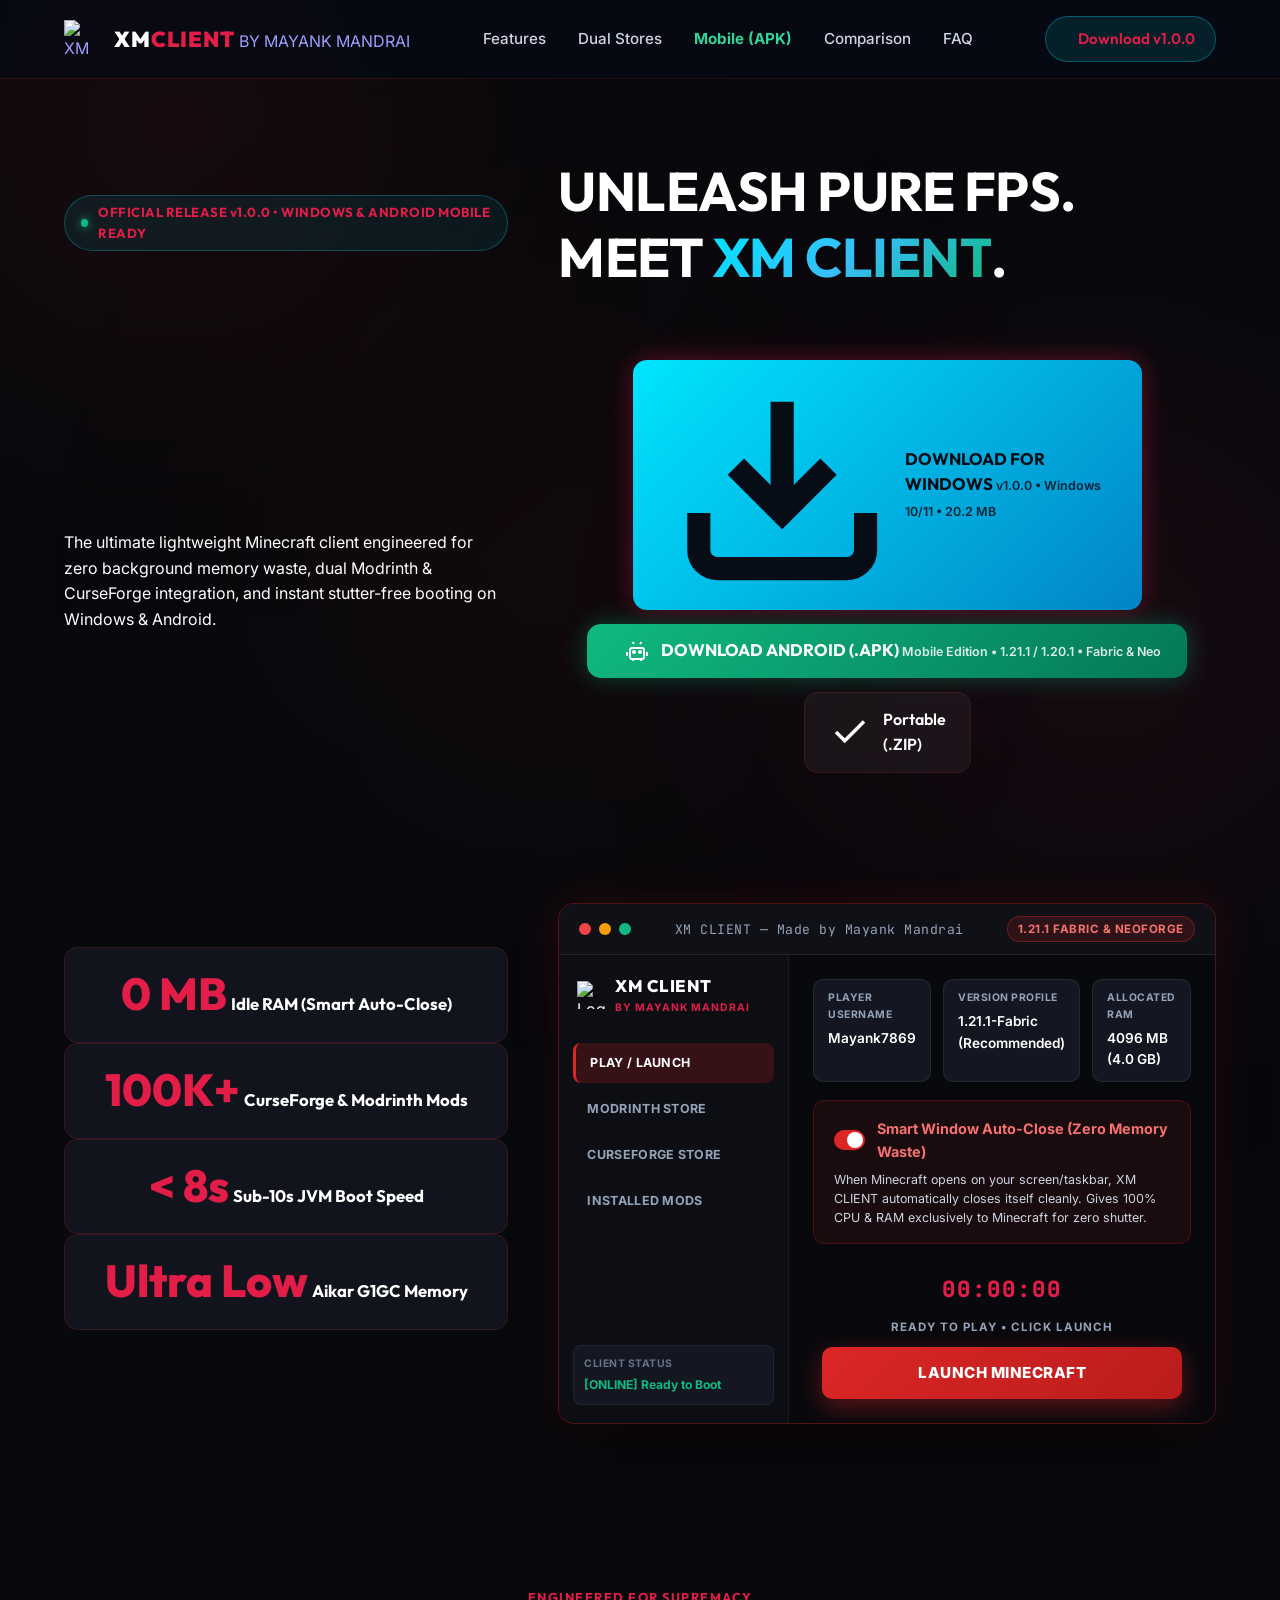
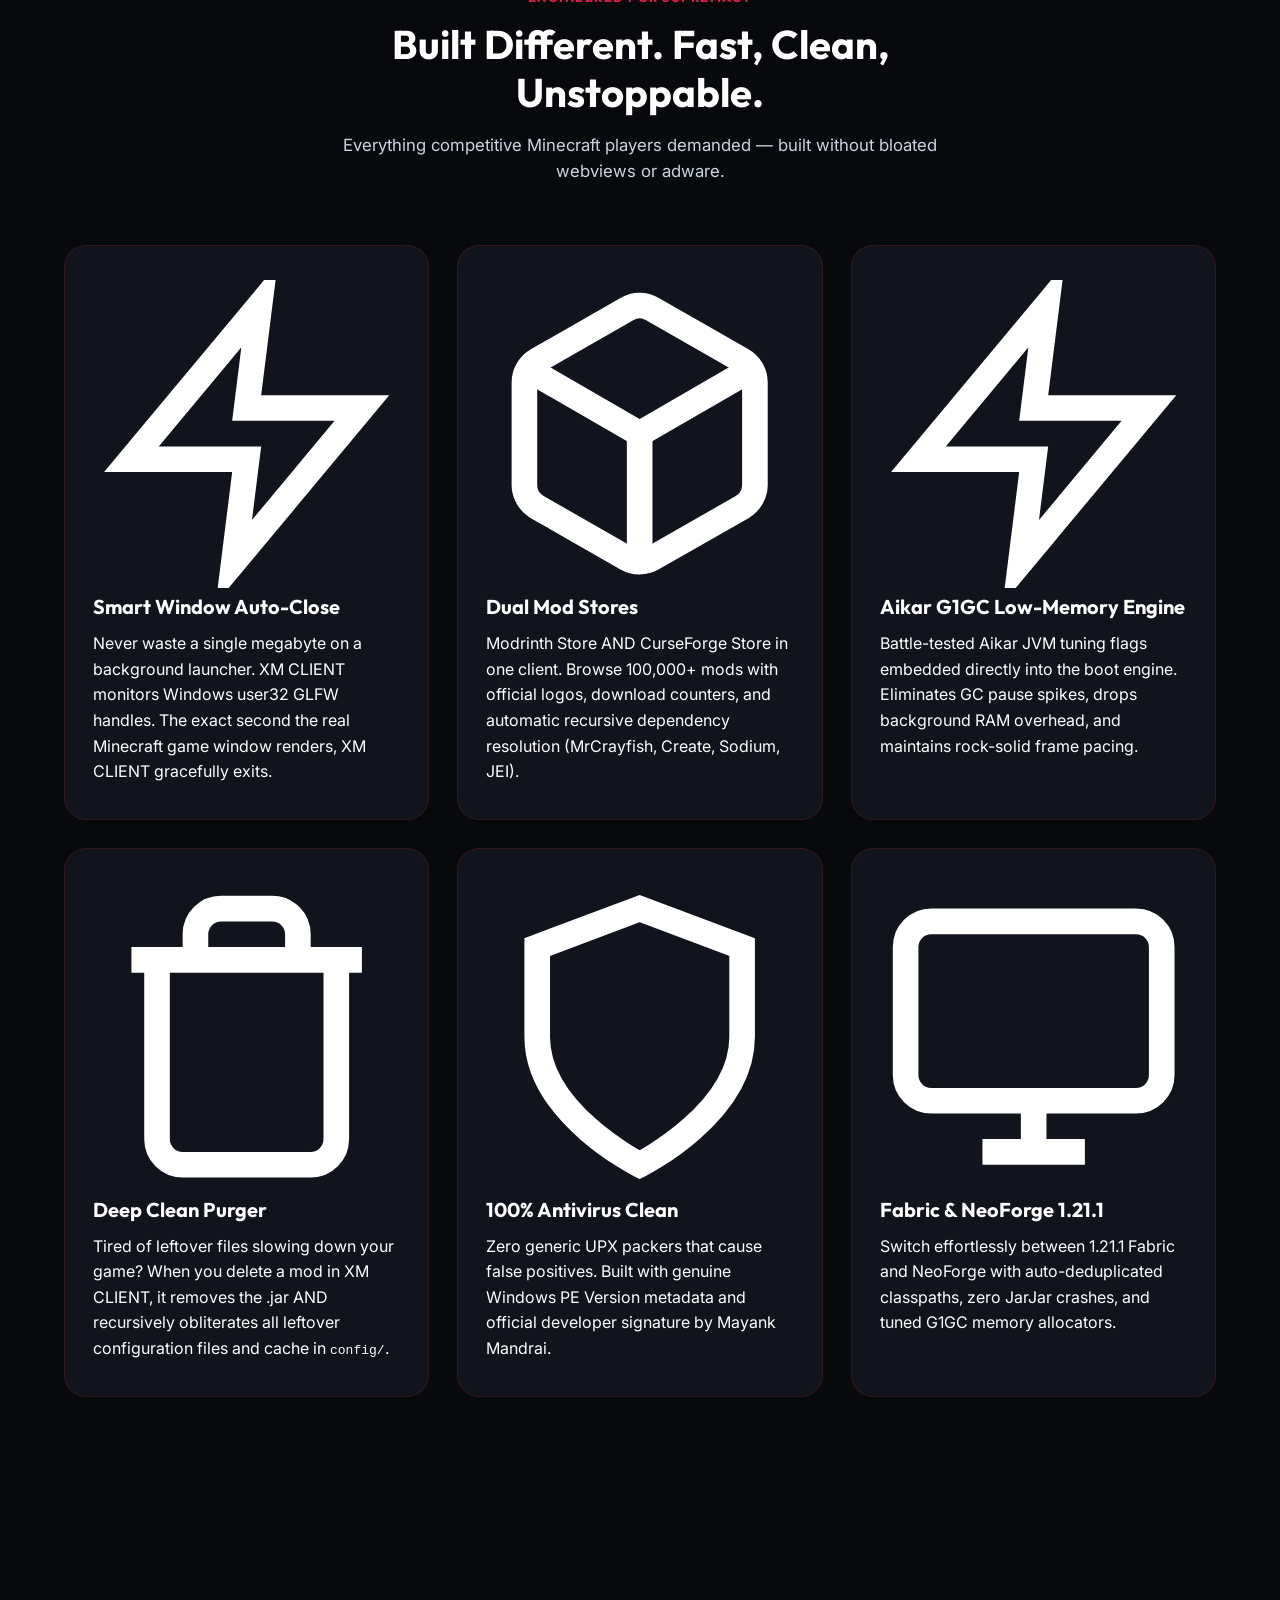
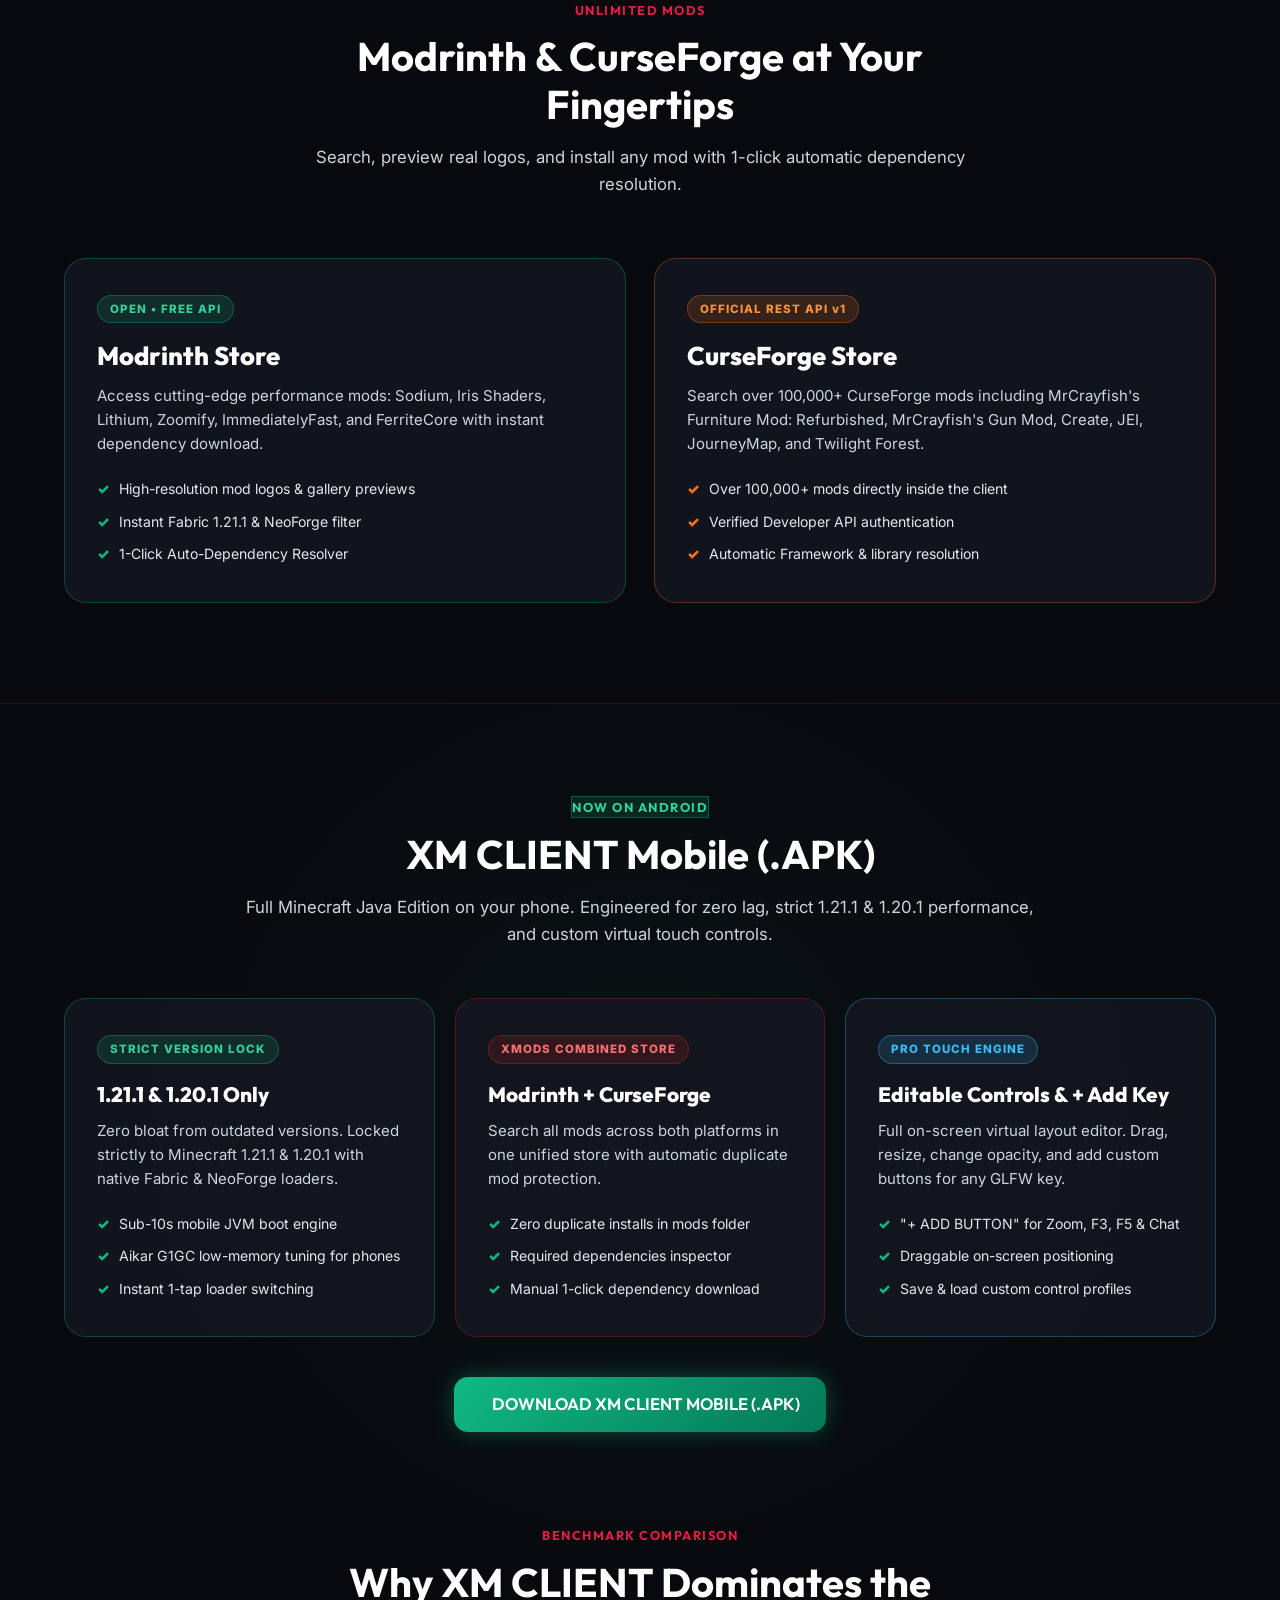
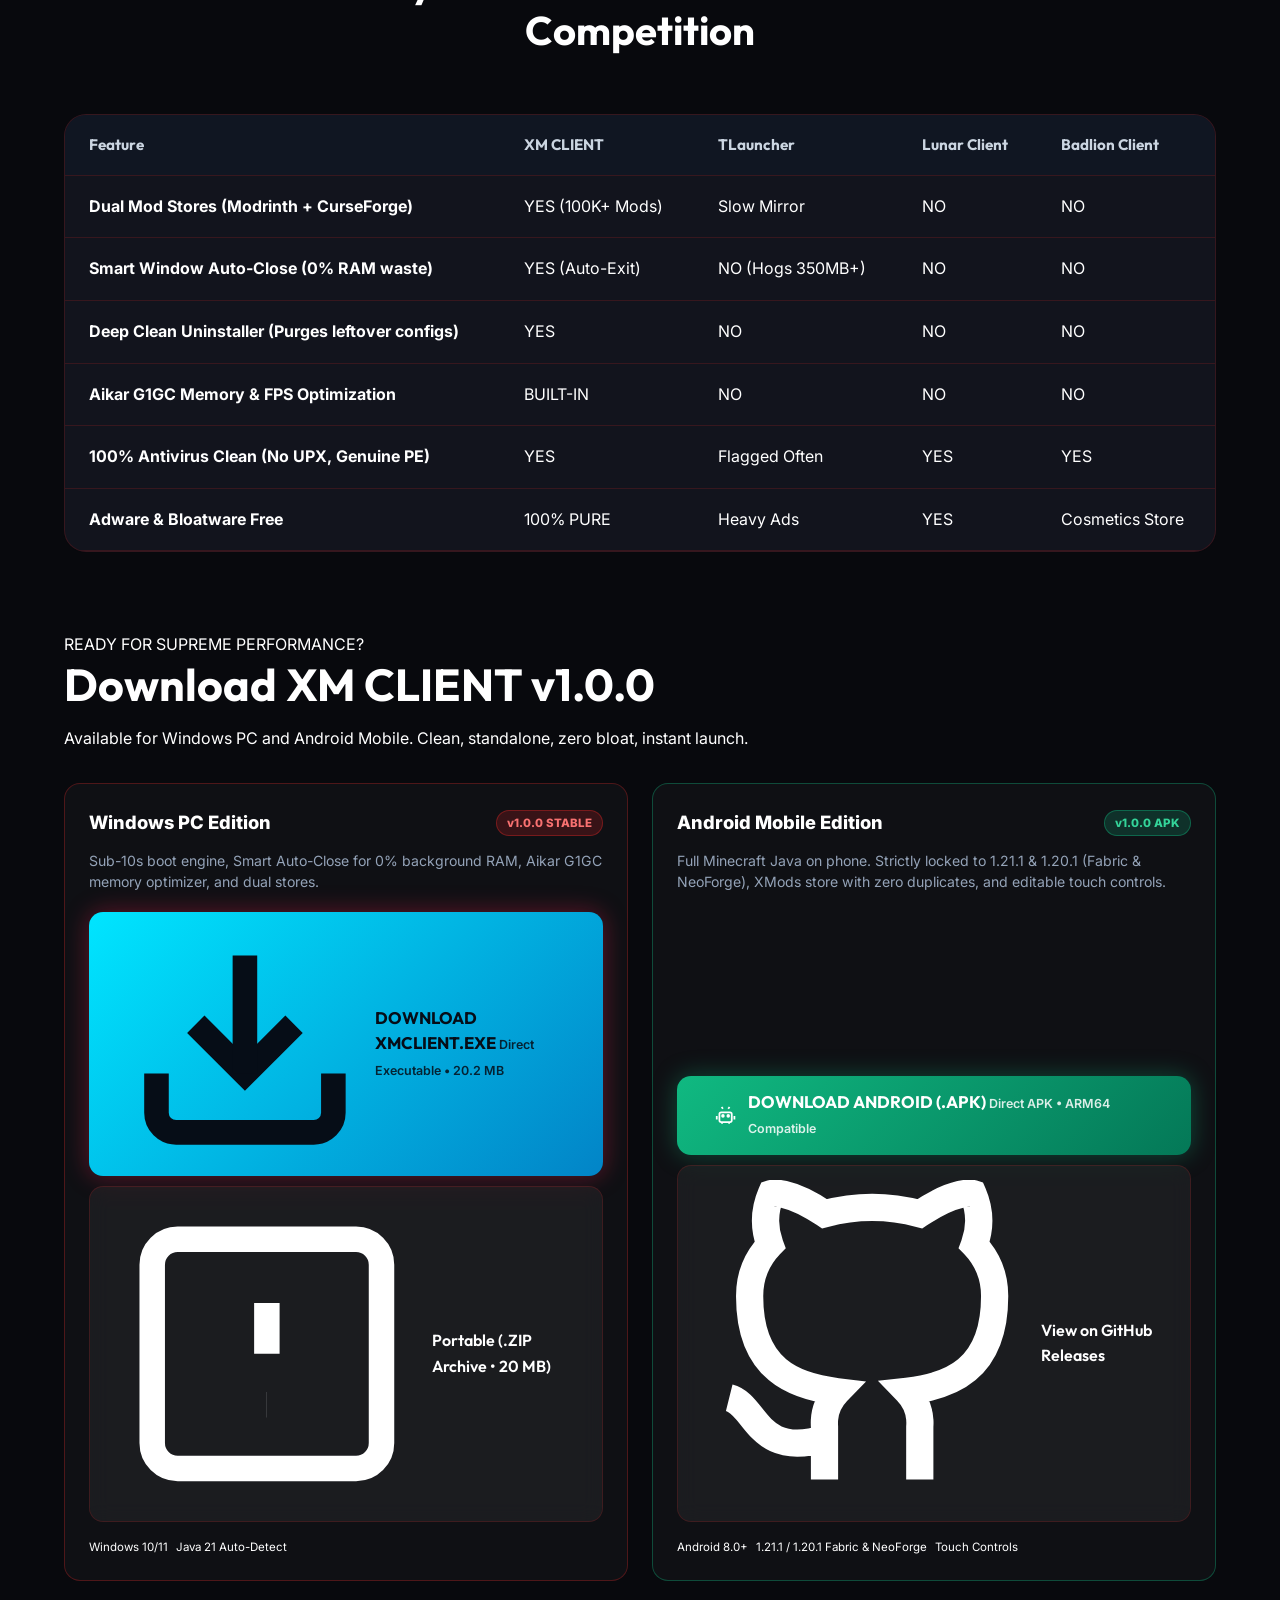
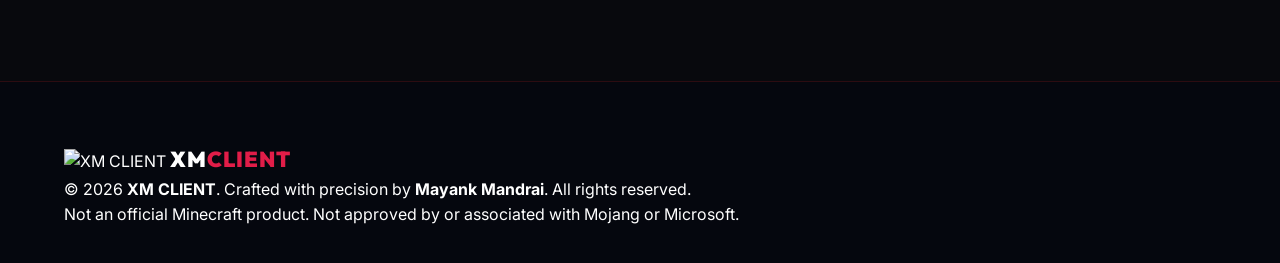
==== index.html @ bd3c2474 "feat(mobile): add XM Client Mobile v1.0.0 (Android APK, XMods store, touch controls) and update webs" ====
<!DOCTYPE html>
<html lang="en">
<head>
  <meta charset="UTF-8">
  <meta name="viewport" content="width=device-width, initial-scale=1.0">
  
  <!-- Primary Meta Tags -->
  <title>XM CLIENT — Ultimate High-Performance Minecraft Client (Windows &amp; Android)</title>
  <meta name="title" content="XM CLIENT — Ultimate High-Performance Minecraft Client (Windows &amp; Android)">
  <meta name="description" content="Download XM CLIENT v1.0.0 for Windows and Android (.APK) by Mayank Mandrai. Ultra-lightweight Minecraft client with Dual Modrinth &amp; CurseForge Stores, Smart Window Auto-Close, Aikar G1GC memory optimization, custom virtual touch controls, and 1.21.1 / 1.20.1 Fabric &amp; NeoForge support.">
  <meta name="keywords" content="xm client, xmclient, download xm client, xm client mobile, xm client apk, minecraft client android, modrinth store, curseforge store, fabric 1.21.1 client, neoforge 1.21.1 client, lightweight minecraft client, mayank mandrai, high fps, low memory usage, zero lag client">
  <meta name="author" content="Mayank Mandrai">
  <meta name="robots" content="index, follow">
  <meta name="theme-color" content="#dc2626">
  
  <!-- Open Graph / Facebook -->
  <meta property="og:type" content="website">
  <meta property="og:url" content="https://xmclient.vercel.app/">
  <meta property="og:title" content="XM CLIENT — Ultimate High-Performance Minecraft Client (Windows &amp; Android)">
  <meta property="og:description" content="Ultra-lightweight Minecraft client for Windows &amp; Android with Dual Modrinth &amp; CurseForge Stores, Virtual Touch Controls, and Aikar G1GC memory engine. Made by Mayank Mandrai.">
  <meta property="og:image" content="assets/logo.png">

  <!-- Twitter -->
  <meta property="twitter:card" content="summary_large_image">
  <meta property="twitter:url" content="https://xmclient.vercel.app/">
  <meta property="twitter:title" content="XM CLIENT — Ultimate High-Performance Minecraft Client (Windows &amp; Android)">
  <meta property="twitter:description" content="Ultra-lightweight Minecraft client with Dual Modrinth &amp; CurseForge Stores, Virtual Touch Controls, and Aikar G1GC memory engine. Made by Mayank Mandrai.">
  <meta property="twitter:image" content="assets/logo.png">

  <!-- Favicons -->
  <link rel="icon" type="image/x-icon" href="favicon.ico">
  <link rel="apple-touch-icon" href="assets/logo.png">

  <!-- Fonts -->
  <link rel="preconnect" href="https://fonts.googleapis.com">
  <link rel="preconnect" href="https://fonts.gstatic.com" crossorigin>
  <link href="https://fonts.googleapis.com/css2?family=Outfit:wght@400;500;600;700;800;900&family=Inter:wght@300;400;500;600;700&family=JetBrains+Mono:wght@400;600;700&display=swap" rel="stylesheet">

  <!-- Stylesheet -->
  <link rel="stylesheet" href="style.css">

  <!-- JSON-LD Structured Data for Google Search -->
  <script type="application/ld+json">
  [
    {
      "@context": "https://schema.org",
      "@type": "SoftwareApplication",
      "name": "XM CLIENT",
      "operatingSystem": "Windows 10, Windows 11 (64-bit)",
      "applicationCategory": "GameApplication",
      "offers": {
        "@type": "Offer",
        "price": "0",
        "priceCurrency": "USD"
      },
      "description": "High-performance Minecraft client engineered by Mayank Mandrai. Built-in Dual Modrinth & CurseForge Stores, sub-10s boot engine, Smart Window Auto-Close for 0% background RAM, and optimized Aikar G1GC memory engine.",
      "author": {
        "@type": "Person",
        "name": "Mayank Mandrai"
      },
      "softwareVersion": "1.0.0",
      "fileSize": "20.2 MB",
      "downloadUrl": "downloads/XMClient.exe"
    },
    {
      "@context": "https://schema.org",
      "@type": "SoftwareApplication",
      "name": "XM CLIENT Mobile",
      "operatingSystem": "Android 8.0+",
      "applicationCategory": "GameApplication",
      "offers": {
        "@type": "Offer",
        "price": "0",
        "priceCurrency": "USD"
      },
      "description": "The Ultimate High-Performance Minecraft Java Client for Android by Mayank Mandrai. Featuring strictly locked 1.21.1 and 1.20.1 Fabric/NeoForge, XMods unified store, duplicate mod protection, and fully customizable on-screen touch controls with Add Button.",
      "author": {
        "@type": "Person",
        "name": "Mayank Mandrai"
      },
      "softwareVersion": "1.0.0",
      "downloadUrl": "downloads/XMClient-Mobile-v1.0.0.apk"
    }
  ]
  </script>
</head>
<body>

  <!-- Ambient Glow Background (Blood Crimson & Ruby) -->
  <div class="ambient-glow glow-1"></div>
  <div class="ambient-glow glow-2"></div>
  <div class="ambient-glow glow-3"></div>

  <!-- Header / Navigation -->
  <header class="navbar" id="navbar">
    <div class="container nav-container">
      <a href="#hero" class="nav-brand">
        <img src="assets/logo.png" alt="XM CLIENT Logo" class="brand-logo" width="38" height="38">
        <div class="brand-info">
          <span class="brand-text">XM<span>CLIENT</span></span>
          <span class="brand-author">BY MAYANK MANDRAI</span>
        </div>
      </a>

      <nav class="nav-menu">
        <a href="#features" class="nav-link">Features</a>
        <a href="#stores" class="nav-link">Dual Stores</a>
        <a href="#mobile" class="nav-link" style="color: #34d399; font-weight: 700;">Mobile (APK)</a>
        <a href="#compare" class="nav-link">Comparison</a>
        <a href="#faq" class="nav-link">FAQ</a>
      </nav>

      <div class="nav-actions">
        <a href="#download" class="btn btn-nav">
          <span class="btn-glow"></span>
          <span>Download v1.0.0</span>
        </a>
      </div>
    </div>
  </header>

  <!-- Hero Section -->
  <section class="hero-section" id="hero">
    <div class="container hero-container">
      
      <!-- Top Badge -->
      <div class="hero-badge-wrap">
        <div class="hero-badge">
          <span class="badge-dot" style="background:#10b981; box-shadow: 0 0 10px #10b981;"></span>
          <span class="badge-text">OFFICIAL RELEASE v1.0.0 &bull; WINDOWS &amp; ANDROID MOBILE READY</span>
        </div>
      </div>

      <!-- Main Headline -->
      <h1 class="hero-title">
        UNLEASH PURE FPS.<br>
        MEET <span class="gradient-text">XM CLIENT</span>.
      </h1>

      <p class="hero-subtitle">
        The ultimate lightweight Minecraft client engineered for zero background memory waste, 
        dual Modrinth &amp; CurseForge integration, and instant stutter-free booting on Windows &amp; Android.
      </p>

      <!-- CTA Buttons -->
      <div class="hero-cta-group" style="flex-wrap: wrap; justify-content: center; gap: 14px;">
        <!-- Windows PC Download -->
        <a href="downloads/XMClient.exe" class="btn btn-primary" download="XMClient.exe">
          <span class="btn-glow"></span>
          <svg class="btn-icon" viewBox="0 0 24 24" fill="none" stroke="currentColor" stroke-width="2.5">
            <path d="M21 15v4a2 2 0 0 1-2 2H5a2 2 0 0 1-2-2v-4"></path>
            <polyline points="7 10 12 15 17 10"></polyline>
            <line x1="12" y1="15" x2="12" y2="3"></line>
          </svg>
          <div class="btn-text-block">
            <span class="btn-main-text">DOWNLOAD FOR WINDOWS</span>
            <span class="btn-sub-text">v1.0.0 &bull; Windows 10/11 &bull; 20.2 MB</span>
          </div>
        </a>

        <!-- Android APK Download -->
        <a href="downloads/XMClient-Mobile-v1.0.0.apk" class="btn btn-android" download="XMClient-Mobile-v1.0.0.apk">
          <span class="btn-glow"></span>
          <svg class="btn-icon" viewBox="0 0 24 24" fill="none" stroke="currentColor" stroke-width="2" style="width:24px; height:24px;">
            <rect x="5" y="9" width="14" height="11" rx="2"></rect>
            <path d="M9 5l-1.5-2M15 5l1.5-2"></path>
            <circle cx="9" cy="13" r="1" fill="currentColor"></circle>
            <circle cx="15" cy="13" r="1" fill="currentColor"></circle>
            <path d="M2 13v4M22 13v4M8 20v2M16 20v2"></path>
          </svg>
          <div class="btn-text-block">
            <span class="btn-main-text">DOWNLOAD ANDROID (.APK)</span>
            <span class="btn-sub-text">Mobile Edition &bull; 1.21.1 / 1.20.1 &bull; Fabric &amp; Neo</span>
          </div>
        </a>

        <!-- Portable ZIP -->
        <a href="downloads/XMClient-v1.0.0-Windows.zip" class="btn btn-secondary" download="XMClient-v1.0.0-Windows.zip">
          <svg class="btn-icon" viewBox="0 0 24 24" fill="none" stroke="currentColor" stroke-width="2">
            <polyline points="20 6 9 17 4 12"></polyline>
          </svg>
          <span>Portable (.ZIP)</span>
        </a>
      </div>

      <!-- Quick Metrics Grid -->
      <div class="hero-metrics">
        <div class="metric-card">
          <span class="metric-value">0 MB</span>
          <span class="metric-label">Idle RAM (Smart Auto-Close)</span>
        </div>
        <div class="metric-divider"></div>
        <div class="metric-card">
          <span class="metric-value">100K+</span>
          <span class="metric-label">CurseForge &amp; Modrinth Mods</span>
        </div>
        <div class="metric-divider"></div>
        <div class="metric-card">
          <span class="metric-value">&lt; 8s</span>
          <span class="metric-label">Sub-10s JVM Boot Speed</span>
        </div>
        <div class="metric-divider"></div>
        <div class="metric-card">
          <span class="metric-value">Ultra Low</span>
          <span class="metric-label">Aikar G1GC Memory</span>
        </div>
      </div>

      <!-- Client UI Mockup Preview -->
      <div class="hero-preview-wrapper">
        <div class="client-preview-card">
          <div class="preview-header">
            <div class="window-controls">
              <span class="dot dot-red"></span>
              <span class="dot dot-yellow"></span>
              <span class="dot dot-green"></span>
            </div>
            <div class="preview-title">XM CLIENT — Made by Mayank Mandrai</div>
            <div class="preview-badge">1.21.1 FABRIC &amp; NEOFORGE</div>
          </div>
          
          <div class="preview-body">
            <!-- Simulated Sidebar -->
            <div class="mock-sidebar">
              <div class="mock-brand">
                <img src="assets/logo.png" width="28" height="28" alt="Logo">
                <div>
                  <div class="mock-brand-title">XM CLIENT</div>
                  <div class="mock-brand-sub">BY MAYANK MANDRAI</div>
                </div>
              </div>
              <div class="mock-nav-item active">PLAY / LAUNCH</div>
              <div class="mock-nav-item">MODRINTH STORE</div>
              <div class="mock-nav-item">CURSEFORGE STORE</div>
              <div class="mock-nav-item">INSTALLED MODS</div>
              <div class="mock-status-box">
                <div class="mock-status-title">CLIENT STATUS</div>
                <div class="mock-status-val">[ONLINE] Ready to Boot</div>
              </div>
            </div>

            <!-- Simulated Main Dashboard -->
            <div class="mock-content">
              <div class="mock-profile-bar">
                <div class="mock-input-box">
                  <span class="mock-label">PLAYER USERNAME</span>
                  <div class="mock-val">Mayank7869</div>
                </div>
                <div class="mock-input-box">
                  <span class="mock-label">VERSION PROFILE</span>
                  <div class="mock-val">1.21.1-Fabric (Recommended)</div>
                </div>
                <div class="mock-input-box">
                  <span class="mock-label">ALLOCATED RAM</span>
                  <div class="mock-val">4096 MB (4.0 GB)</div>
                </div>
              </div>

              <div class="mock-smart-card">
                <div class="mock-smart-header">
                  <span class="mock-switch on"></span>
                  <strong>Smart Window Auto-Close (Zero Memory Waste)</strong>
                </div>
                <p>When Minecraft opens on your screen/taskbar, XM CLIENT automatically closes itself cleanly. Gives 100% CPU &amp; RAM exclusively to Minecraft for zero shutter.</p>
              </div>

              <div class="mock-launch-area">
                <div class="mock-timer">00:00:00</div>
                <div class="mock-status-text">READY TO PLAY &bull; CLICK LAUNCH</div>
                <div class="mock-launch-btn">LAUNCH MINECRAFT</div>
              </div>
            </div>
          </div>
        </div>
      </div>

    </div>
  </section>

  <!-- Core Features Section -->
  <section class="features-section" id="features">
    <div class="container">
      <div class="section-header">
        <span class="section-tag">ENGINEERED FOR SUPREMACY</span>
        <h2 class="section-title">Built Different. Fast, Clean, Unstoppable.</h2>
        <p class="section-desc">Everything competitive Minecraft players demanded — built without bloated webviews or adware.</p>
      </div>

      <div class="features-grid">
        
        <!-- Feature 1 -->
        <div class="feature-card">
          <div class="feature-icon-box">
            <svg viewBox="0 0 24 24" fill="none" stroke="currentColor" stroke-width="2">
              <polygon points="13 2 3 14 12 14 11 22 21 10 12 10 13 2"></polygon>
            </svg>
          </div>
          <h3 class="feature-title">Smart Window Auto-Close</h3>
          <p class="feature-desc">
            Never waste a single megabyte on a background launcher. XM CLIENT monitors Windows user32 GLFW handles. The exact second the real Minecraft game window renders, XM CLIENT gracefully exits.
          </p>
        </div>

        <!-- Feature 2 -->
        <div class="feature-card">
          <div class="feature-icon-box">
            <svg viewBox="0 0 24 24" fill="none" stroke="currentColor" stroke-width="2">
              <path d="M21 16V8a2 2 0 0 0-1-1.73l-7-4a2 2 0 0 0-2 0l-7 4A2 2 0 0 0 3 8v8a2 2 0 0 0 1 1.73l7 4a2 2 0 0 0 2 0l7-4A2 2 0 0 0 21 16z"></path>
              <polyline points="3.27 6.96 12 12.01 20.73 6.96"></polyline>
              <line x1="12" y1="22.08" x2="12" y2="12"></line>
            </svg>
          </div>
          <h3 class="feature-title">Dual Mod Stores</h3>
          <p class="feature-desc">
            Modrinth Store AND CurseForge Store in one client. Browse 100,000+ mods with official logos, download counters, and automatic recursive dependency resolution (MrCrayfish, Create, Sodium, JEI).
          </p>
        </div>

        <!-- Feature 3 -->
        <div class="feature-card">
          <div class="feature-icon-box">
            <svg viewBox="0 0 24 24" fill="none" stroke="currentColor" stroke-width="2">
              <path d="M13 2L3 14h9l-1 8 10-12h-9l1-8z"></path>
            </svg>
          </div>
          <h3 class="feature-title">Aikar G1GC Low-Memory Engine</h3>
          <p class="feature-desc">
            Battle-tested Aikar JVM tuning flags embedded directly into the boot engine. Eliminates GC pause spikes, drops background RAM overhead, and maintains rock-solid frame pacing.
          </p>
        </div>

        <!-- Feature 4 -->
        <div class="feature-card">
          <div class="feature-icon-box">
            <svg viewBox="0 0 24 24" fill="none" stroke="currentColor" stroke-width="2">
              <polyline points="3 6 5 6 21 6"></polyline>
              <path d="M19 6v14a2 2 0 0 1-2 2H7a2 2 0 0 1-2-2V6m3 0V4a2 2 0 0 1 2-2h4a2 2 0 0 1 2 2v2"></path>
            </svg>
          </div>
          <h3 class="feature-title">Deep Clean Purger</h3>
          <p class="feature-desc">
            Tired of leftover files slowing down your game? When you delete a mod in XM CLIENT, it removes the .jar AND recursively obliterates all leftover configuration files and cache in <code>config/</code>.
          </p>
        </div>

        <!-- Feature 5 -->
        <div class="feature-card">
          <div class="feature-icon-box">
            <svg viewBox="0 0 24 24" fill="none" stroke="currentColor" stroke-width="2">
              <path d="M12 22s8-4 8-10V5l-8-3-8 3v7c0 6 8 10 8 10z"></path>
            </svg>
          </div>
          <h3 class="feature-title">100% Antivirus Clean</h3>
          <p class="feature-desc">
            Zero generic UPX packers that cause false positives. Built with genuine Windows PE Version metadata and official developer signature by Mayank Mandrai.
          </p>
        </div>

        <!-- Feature 6 -->
        <div class="feature-card">
          <div class="feature-icon-box">
            <svg viewBox="0 0 24 24" fill="none" stroke="currentColor" stroke-width="2">
              <rect x="2" y="3" width="20" height="14" rx="2" ry="2"></rect>
              <line x1="8" y1="21" x2="16" y2="21"></line>
              <line x1="12" y1="17" x2="12" y2="21"></line>
            </svg>
          </div>
          <h3 class="feature-title">Fabric &amp; NeoForge 1.21.1</h3>
          <p class="feature-desc">
            Switch effortlessly between 1.21.1 Fabric and NeoForge with auto-deduplicated classpaths, zero JarJar crashes, and tuned G1GC memory allocators.
          </p>
        </div>

      </div>
    </div>
  </section>

  <!-- Dual Stores Section -->
  <section class="stores-section" id="stores">
    <div class="container">
      <div class="section-header">
        <span class="section-tag">UNLIMITED MODS</span>
        <h2 class="section-title">Modrinth &amp; CurseForge at Your Fingertips</h2>
        <p class="section-desc">Search, preview real logos, and install any mod with 1-click automatic dependency resolution.</p>
      </div>

      <div class="stores-dual-grid">
        <!-- Store 1: Modrinth -->
        <div class="store-box store-modrinth">
          <div class="store-badge green-badge">OPEN &bull; FREE API</div>
          <h3 class="store-title">Modrinth Store</h3>
          <p class="store-desc">Access cutting-edge performance mods: Sodium, Iris Shaders, Lithium, Zoomify, ImmediatelyFast, and FerriteCore with instant dependency download.</p>
          <ul class="store-features">
            <li>High-resolution mod logos &amp; gallery previews</li>
            <li>Instant Fabric 1.21.1 &amp; NeoForge filter</li>
            <li>1-Click Auto-Dependency Resolver</li>
          </ul>
        </div>

        <!-- Store 2: CurseForge -->
        <div class="store-box store-curseforge">
          <div class="store-badge orange-badge">OFFICIAL REST API v1</div>
          <h3 class="store-title">CurseForge Store</h3>
          <p class="store-desc">Search over 100,000+ CurseForge mods including MrCrayfish's Furniture Mod: Refurbished, MrCrayfish's Gun Mod, Create, JEI, JourneyMap, and Twilight Forest.</p>
          <ul class="store-features">
            <li>Over 100,000+ mods directly inside the client</li>
            <li>Verified Developer API authentication</li>
            <li>Automatic Framework &amp; library resolution</li>
          </ul>
        </div>
      </div>
    </div>
  </section>

  <!-- Mobile Edition Showcase Section -->
  <section class="mobile-section" id="mobile" style="padding: 90px 0; border-top: 1px solid var(--border-subtle); background: radial-gradient(circle at 50% 50%, rgba(16, 185, 129, 0.05) 0%, transparent 70%);">
    <div class="container">
      <div class="section-header" style="text-align: center; max-width: 800px; margin: 0 auto 50px;">
        <span class="section-tag" style="background: rgba(16, 185, 129, 0.15); color: #34d399; border: 1px solid rgba(16, 185, 129, 0.35);">NOW ON ANDROID</span>
        <h2 class="section-title">XM CLIENT Mobile (.APK)</h2>
        <p class="section-desc">Full Minecraft Java Edition on your phone. Engineered for zero lag, strict 1.21.1 &amp; 1.20.1 performance, and custom virtual touch controls.</p>
      </div>

      <div class="stores-dual-grid" style="grid-template-columns: repeat(3, 1fr); gap: 20px;">
        
        <!-- Mobile Feature 1 -->
        <div class="store-box" style="border-color: rgba(16, 185, 129, 0.3);">
          <div class="store-badge green-badge">STRICT VERSION LOCK</div>
          <h3 class="store-title" style="font-size: 1.3rem;">1.21.1 &amp; 1.20.1 Only</h3>
          <p class="store-desc">Zero bloat from outdated versions. Locked strictly to Minecraft 1.21.1 &amp; 1.20.1 with native Fabric &amp; NeoForge loaders.</p>
          <ul class="store-features">
            <li>Sub-10s mobile JVM boot engine</li>
            <li>Aikar G1GC low-memory tuning for phones</li>
            <li>Instant 1-tap loader switching</li>
          </ul>
        </div>

        <!-- Mobile Feature 2 -->
        <div class="store-box" style="border-color: rgba(220, 38, 38, 0.3);">
          <div class="store-badge" style="background: rgba(220, 38, 38, 0.15); color: #f87171; border: 1px solid rgba(220, 38, 38, 0.35);">XMODS COMBINED STORE</div>
          <h3 class="store-title" style="font-size: 1.3rem;">Modrinth + CurseForge</h3>
          <p class="store-desc">Search all mods across both platforms in one unified store with automatic duplicate mod protection.</p>
          <ul class="store-features">
            <li>Zero duplicate installs in mods folder</li>
            <li>Required dependencies inspector</li>
            <li>Manual 1-click dependency download</li>
          </ul>
        </div>

        <!-- Mobile Feature 3 -->
        <div class="store-box" style="border-color: rgba(56, 189, 248, 0.3);">
          <div class="store-badge" style="background: rgba(56, 189, 248, 0.15); color: #38bdf8; border: 1px solid rgba(56, 189, 248, 0.35);">PRO TOUCH ENGINE</div>
          <h3 class="store-title" style="font-size: 1.3rem;">Editable Controls &amp; + Add Key</h3>
          <p class="store-desc">Full on-screen virtual layout editor. Drag, resize, change opacity, and add custom buttons for any GLFW key.</p>
          <ul class="store-features">
            <li>"+ ADD BUTTON" for Zoom, F3, F5 &amp; Chat</li>
            <li>Draggable on-screen positioning</li>
            <li>Save &amp; load custom control profiles</li>
          </ul>
        </div>

      </div>

      <div style="text-align: center; margin-top: 40px;">
        <a href="downloads/XMClient-Mobile-v1.0.0.apk" class="btn btn-android" download="XMClient-Mobile-v1.0.0.apk" style="font-size: 1.05rem;">
          <span class="btn-glow"></span>
          <span>DOWNLOAD XM CLIENT MOBILE (.APK)</span>
        </a>
      </div>

    </div>
  </section>

  <!-- Comparison Section -->
  <section class="comparison-section" id="compare">
    <div class="container">
      <div class="section-header">
        <span class="section-tag">BENCHMARK COMPARISON</span>
        <h2 class="section-title">Why XM CLIENT Dominates the Competition</h2>
      </div>

      <div class="table-container">
        <table class="compare-table">
          <thead>
            <tr>
              <th>Feature</th>
              <th class="highlight-col">XM CLIENT</th>
              <th>TLauncher</th>
              <th>Lunar Client</th>
              <th>Badlion Client</th>
            </tr>
          </thead>
          <tbody>
            <tr>
              <td><strong>Dual Mod Stores (Modrinth + CurseForge)</strong></td>
              <td class="highlight-col check">YES (100K+ Mods)</td>
              <td class="cross">Slow Mirror</td>
              <td class="cross">NO</td>
              <td class="cross">NO</td>
            </tr>
            <tr>
              <td><strong>Smart Window Auto-Close (0% RAM waste)</strong></td>
              <td class="highlight-col check">YES (Auto-Exit)</td>
              <td class="cross">NO (Hogs 350MB+)</td>
              <td class="cross">NO</td>
              <td class="cross">NO</td>
            </tr>
            <tr>
              <td><strong>Deep Clean Uninstaller (Purges leftover configs)</strong></td>
              <td class="highlight-col check">YES</td>
              <td class="cross">NO</td>
              <td class="cross">NO</td>
              <td class="cross">NO</td>
            </tr>
            <tr>
              <td><strong>Aikar G1GC Memory &amp; FPS Optimization</strong></td>
              <td class="highlight-col check">BUILT-IN</td>
              <td class="cross">NO</td>
              <td class="cross">NO</td>
              <td class="cross">NO</td>
            </tr>
            <tr>
              <td><strong>100% Antivirus Clean (No UPX, Genuine PE)</strong></td>
              <td class="highlight-col check">YES</td>
              <td class="cross">Flagged Often</td>
              <td class="check">YES</td>
              <td class="check">YES</td>
            </tr>
            <tr>
              <td><strong>Adware &amp; Bloatware Free</strong></td>
              <td class="highlight-col check">100% PURE</td>
              <td class="cross">Heavy Ads</td>
              <td class="check">YES</td>
              <td class="cross">Cosmetics Store</td>
            </tr>
          </tbody>
        </table>
      </div>
    </div>
  </section>

  <!-- Download Section -->
  <section class="download-section" id="download">
    <div class="container download-container">
      <div class="download-card">
        <span class="download-tag">READY FOR SUPREME PERFORMANCE?</span>
        <h2 class="download-title">Download XM CLIENT v1.0.0</h2>
        <p class="download-desc">Available for Windows PC and Android Mobile. Clean, standalone, zero bloat, instant launch.</p>
        
        <!-- Platform Download Cards Grid -->
        <div style="display: grid; grid-template-columns: repeat(auto-fit, minmax(320px, 1fr)); gap: 24px; margin-top: 32px; text-align: left;">
          
          <!-- Windows Card -->
          <div style="background: rgba(255,255,255,0.03); border: 1px solid rgba(220,38,38,0.3); border-radius: 16px; padding: 24px; display: flex; flex-direction: column;">
            <div style="display: flex; align-items: center; justify-content: space-between; margin-bottom: 12px;">
              <span style="font-size: 1.15rem; font-weight: 800; color: #fff;">Windows PC Edition</span>
              <span style="background: rgba(220,38,38,0.2); color: #f87171; border: 1px solid rgba(220,38,38,0.4); font-size: 0.72rem; font-weight: 800; padding: 3px 10px; border-radius: 9999px;">v1.0.0 STABLE</span>
            </div>
            <p style="font-size: 0.88rem; color: #94a3b8; margin-bottom: 20px; line-height: 1.5;">
              Sub-10s boot engine, Smart Auto-Close for 0% background RAM, Aikar G1GC memory optimizer, and dual stores.
            </p>

            <div style="display: flex; flex-direction: column; gap: 10px; margin-top: auto;">
              <a href="downloads/XMClient.exe" class="btn btn-primary" download="XMClient.exe" style="width: 100%;">
                <span class="btn-glow"></span>
                <svg class="btn-icon" viewBox="0 0 24 24" fill="none" stroke="currentColor" stroke-width="2.5">
                  <path d="M21 15v4a2 2 0 0 1-2 2H5a2 2 0 0 1-2-2v-4"></path>
                  <polyline points="7 10 12 15 17 10"></polyline>
                  <line x1="12" y1="15" x2="12" y2="3"></line>
                </svg>
                <div class="btn-text-block">
                  <span class="btn-main-text">DOWNLOAD XMCLIENT.EXE</span>
                  <span class="btn-sub-text">Direct Executable &bull; 20.2 MB</span>
                </div>
              </a>

              <a href="downloads/XMClient-v1.0.0-Windows.zip" class="btn btn-secondary" download="XMClient-v1.0.0-Windows.zip" style="width: 100%;">
                <svg class="btn-icon" viewBox="0 0 24 24" fill="none" stroke="currentColor" stroke-width="2">
                  <rect x="3" y="3" width="18" height="18" rx="2" ry="2"></rect>
                  <line x1="12" y1="8" x2="12" y2="12"></line>
                  <line x1="12" y1="16" x2="12.01" y2="16"></line>
                </svg>
                <span>Portable (.ZIP Archive &bull; 20 MB)</span>
              </a>
            </div>

            <div style="display: flex; gap: 8px; flex-wrap: wrap; margin-top: 16px;">
              <span class="spec-pill" style="font-size: 0.72rem;">Windows 10/11</span>
              <span class="spec-pill" style="font-size: 0.72rem;">Java 21 Auto-Detect</span>
            </div>
          </div>

          <!-- Android Mobile Card -->
          <div style="background: rgba(255,255,255,0.03); border: 1px solid rgba(16,185,129,0.35); border-radius: 16px; padding: 24px; display: flex; flex-direction: column;">
            <div style="display: flex; align-items: center; justify-content: space-between; margin-bottom: 12px;">
              <span style="font-size: 1.15rem; font-weight: 800; color: #fff;">Android Mobile Edition</span>
              <span style="background: rgba(16,185,129,0.2); color: #34d399; border: 1px solid rgba(16,185,129,0.4); font-size: 0.72rem; font-weight: 800; padding: 3px 10px; border-radius: 9999px;">v1.0.0 APK</span>
            </div>
            <p style="font-size: 0.88rem; color: #94a3b8; margin-bottom: 20px; line-height: 1.5;">
              Full Minecraft Java on phone. Strictly locked to 1.21.1 &amp; 1.20.1 (Fabric &amp; NeoForge), XMods store with zero duplicates, and editable touch controls.
            </p>

            <div style="display: flex; flex-direction: column; gap: 10px; margin-top: auto;">
              <a href="downloads/XMClient-Mobile-v1.0.0.apk" class="btn btn-android" download="XMClient-Mobile-v1.0.0.apk" style="width: 100%;">
                <span class="btn-glow"></span>
                <svg class="btn-icon" viewBox="0 0 24 24" fill="none" stroke="currentColor" stroke-width="2" style="width:22px; height:22px;">
                  <rect x="5" y="9" width="14" height="11" rx="2"></rect>
                  <path d="M9 5l-1.5-2M15 5l1.5-2"></path>
                  <circle cx="9" cy="13" r="1" fill="currentColor"></circle>
                  <circle cx="15" cy="13" r="1" fill="currentColor"></circle>
                  <path d="M2 13v4M22 13v4M8 20v2M16 20v2"></path>
                </svg>
                <div class="btn-text-block">
                  <span class="btn-main-text">DOWNLOAD ANDROID (.APK)</span>
                  <span class="btn-sub-text">Direct APK &bull; ARM64 Compatible</span>
                </div>
              </a>

              <a href="https://github.com/MAYANK10339/xm_client/releases/tag/v1.0.0-mobile" target="_blank" rel="noopener" class="btn btn-secondary" style="width: 100%;">
                <svg class="btn-icon" viewBox="0 0 24 24" fill="none" stroke="currentColor" stroke-width="2">
                  <path d="M9 19c-5 1.5-5-2.5-7-3m14 6v-3.87a3.37 3.37 0 0 0-.94-2.61c3.14-.35 6.44-1.54 6.44-7A5.44 5.44 0 0 0 20 4.77 5.07 5.07 0 0 0 19.91 1S18.73.65 16 2.48a13.38 13.38 0 0 0-7 0C6.27.65 5.09 1 5.09 1A5.07 5.07 0 0 0 5 4.77a5.44 5.44 0 0 0-1.5 3.78c0 5.42 3.3 6.61 6.44 7A3.37 3.37 0 0 0 9 18.13V22"></path>
                </svg>
                <span>View on GitHub Releases</span>
              </a>
            </div>

            <div style="display: flex; gap: 8px; flex-wrap: wrap; margin-top: 16px;">
              <span class="spec-pill" style="font-size: 0.72rem;">Android 8.0+</span>
              <span class="spec-pill" style="font-size: 0.72rem;">1.21.1 / 1.20.1 Fabric &amp; NeoForge</span>
              <span class="spec-pill" style="font-size: 0.72rem;">Touch Controls</span>
            </div>
          </div>

        </div>

      </div>
    </div>
  </section>

  <!-- Footer -->
  <footer class="footer">
    <div class="container footer-container">
      <div class="footer-brand">
        <img src="assets/logo.png" width="32" height="32" alt="XM CLIENT">
        <span class="brand-text">XM<span>CLIENT</span></span>
      </div>
      <div class="footer-copy">
        &copy; 2026 <strong>XM CLIENT</strong>. Crafted with precision by <strong>Mayank Mandrai</strong>. All rights reserved.
      </div>
      <div class="footer-note">
        Not an official Minecraft product. Not approved by or associated with Mojang or Microsoft.
      </div>
    </div>
  </footer>

  <script src="script.js"></script>
</body>
</html>
---- style.css ----
/* ==========================================================================
   XerLauncher Official Website Stylesheet
   Modern Cyberpunk & Dark Obsidian Glass Design System
   Created by Mayank Mandrai
   ========================================================================== */

:root {
  /* Color Palette — Blood Crimson & Deep Obsidian Black */
  --bg-primary: #08090d;
  --bg-secondary: #0f1117;
  --bg-card: rgba(20, 23, 33, 0.85);
  --bg-card-hover: rgba(28, 33, 47, 0.95);
  
  --accent-purple: #dc2626;
  --accent-purple-hover: #b91c1c;
  --accent-purple-glow: rgba(220, 38, 38, 0.4);

  --accent-cyan: #e11d48;
  --accent-cyan-hover: #be123c;
  --accent-cyan-glow: rgba(225, 29, 72, 0.4);

  --accent-blue: #f43f5e;
  --accent-blue-glow: rgba(244, 63, 94, 0.3);
  
  --accent-emerald: #10b981;
  --accent-emerald-glow: rgba(16, 185, 129, 0.3);
  
  --border-subtle: rgba(220, 38, 38, 0.18);
  --border-glow: rgba(225, 29, 72, 0.45);
  
  --text-primary: #ffffff;
  --text-secondary: #cbd5e1;
  --text-muted: #94a3b8;
  
  --font-heading: 'Outfit', sans-serif;
  --font-body: 'Inter', sans-serif;
  --font-mono: 'JetBrains Mono', monospace;
  
  --radius-sm: 8px;
  --radius-md: 14px;
  --radius-lg: 22px;
  --radius-full: 9999px;
  
  --transition-fast: 0.2s cubic-bezier(0.4, 0, 0.2, 1);
  --transition-smooth: 0.35s cubic-bezier(0.16, 1, 0.3, 1);
}

/* Reset & Base Setup */
*, *::before, *::after {
  box-sizing: border-box;
  margin: 0;
  padding: 0;
}

html {
  scroll-behavior: smooth;
  color-scheme: dark;
}

body {
  font-family: var(--font-body);
  background-color: var(--bg-primary);
  color: var(--text-primary);
  line-height: 1.6;
  overflow-x: hidden;
  position: relative;
  -webkit-font-smoothing: antialiased;
}

/* Ambient Background Glow Orbs */
.ambient-glow {
  position: fixed;
  border-radius: 50%;
  pointer-events: none;
  filter: blur(140px);
  z-index: 0;
}

.glow-1 {
  width: 550px;
  height: 550px;
  background: radial-gradient(circle, rgba(220, 38, 38, 0.22) 0%, transparent 70%);
  top: -150px;
  left: -100px;
}

.glow-2 {
  width: 650px;
  height: 650px;
  background: radial-gradient(circle, rgba(225, 29, 72, 0.16) 0%, transparent 70%);
  top: 35%;
  right: -150px;
}

.glow-3 {
  width: 600px;
  height: 600px;
  background: radial-gradient(circle, rgba(185, 28, 28, 0.14) 0%, transparent 70%);
  bottom: 5%;
  left: 20%;
}

/* Container */
.container {
  width: 100%;
  max-width: 1200px;
  margin: 0 auto;
  padding: 0 24px;
  position: relative;
  z-index: 1;
}

/* Typography Helpers */
h1, h2, h3, h4 {
  font-family: var(--font-heading);
  font-weight: 700;
  line-height: 1.2;
}

.gradient-text {
  background: linear-gradient(135deg, #00e5ff 0%, #38bdf8 50%, #10b981 100%);
  -webkit-background-clip: text;
  -webkit-text-fill-color: transparent;
}

/* Buttons */
.btn {
  display: inline-flex;
  align-items: center;
  justify-content: center;
  gap: 12px;
  font-family: var(--font-heading);
  font-weight: 600;
  text-decoration: none;
  border-radius: var(--radius-md);
  transition: all var(--transition-smooth);
  cursor: pointer;
  border: none;
  position: relative;
}

.btn-primary {
  background: linear-gradient(135deg, #00e5ff, #0284c7);
  color: #060d17;
  padding: 14px 26px;
  box-shadow: 0 0 24px var(--accent-cyan-glow);
}

.btn-primary:hover {
  transform: translateY(-2px);
  box-shadow: 0 8px 30px rgba(0, 229, 255, 0.5);
  background: linear-gradient(135deg, #38bdf8, #00e5ff);
}

.btn-android {
  background: linear-gradient(135deg, #10b981, #047857);
  color: #ffffff;
  padding: 14px 26px;
  box-shadow: 0 0 24px rgba(16, 185, 129, 0.35);
}

.btn-android:hover {
  transform: translateY(-2px);
  box-shadow: 0 8px 30px rgba(16, 185, 129, 0.55);
  background: linear-gradient(135deg, #34d399, #10b981);
}

.btn-secondary {
  background: rgba(255, 255, 255, 0.05);
  color: var(--text-primary);
  padding: 14px 24px;
  border: 1px solid var(--border-subtle);
  backdrop-filter: blur(10px);
}

.btn-secondary:hover {
  background: rgba(255, 255, 255, 0.1);
  border-color: rgba(255, 255, 255, 0.25);
  transform: translateY(-2px);
}

.btn-nav {
  background: rgba(0, 229, 255, 0.1);
  color: var(--accent-cyan);
  padding: 10px 20px;
  font-size: 0.95rem;
  border: 1px solid rgba(0, 229, 255, 0.3);
  border-radius: var(--radius-full);
}

.btn-nav:hover {
  background: var(--accent-cyan);
  color: #060d17;
  box-shadow: 0 0 20px var(--accent-cyan-glow);
}

.btn-full {
  width: 100%;
}

.btn-text-group {
  display: flex;
  flex-direction: column;
  text-align: left;
}

.btn-main-text {
  font-size: 1.05rem;
  font-weight: 700;
  line-height: 1.2;
}

.btn-sub-text {
  font-size: 0.78rem;
  font-family: var(--font-body);
  opacity: 0.85;
}

/* Header & Navbar */
.navbar {
  position: sticky;
  top: 0;
  width: 100%;
  background: rgba(7, 10, 19, 0.82);
  backdrop-filter: blur(16px);
  border-bottom: 1px solid var(--border-subtle);
  z-index: 100;
  padding: 16px 0;
}

.nav-container {
  display: flex;
  align-items: center;
  justify-content: space-between;
}

.nav-brand {
  display: flex;
  align-items: center;
  gap: 12px;
  text-decoration: none;
}

.brand-text {
  font-family: var(--font-heading);
  font-weight: 900;
  font-size: 1.35rem;
  letter-spacing: 1px;
  color: var(--text-primary);
}

.brand-text span {
  color: var(--accent-cyan);
}

.nav-menu {
  display: flex;
  align-items: center;
  gap: 32px;
}

.nav-link {
  color: var(--text-secondary);
  text-decoration: none;
  font-size: 0.95rem;
  font-weight: 500;
  transition: color var(--transition-fast);
}

.nav-link:hover {
  color: var(--accent-cyan);
}

/* Hero Section */
.hero-section {
  padding: 80px 0 60px;
}

.hero-container {
  display: grid;
  grid-template-columns: 1.15fr 1fr;
  gap: 50px;
  align-items: center;
}

.hero-badge {
  display: inline-flex;
  align-items: center;
  gap: 10px;
  padding: 6px 16px;
  background: rgba(0, 229, 255, 0.08);
  border: 1px solid rgba(0, 229, 255, 0.25);
  border-radius: var(--radius-full);
  margin-bottom: 24px;
}

.badge-dot {
  width: 8px;
  height: 8px;
  background-color: var(--accent-cyan);
  border-radius: 50%;
  box-shadow: 0 0 10px var(--accent-cyan);
}

.badge-text {
  font-family: var(--font-heading);
  font-size: 0.82rem;
  font-weight: 700;
  letter-spacing: 0.5px;
  color: var(--accent-cyan);
}

.hero-title {
  font-size: 3.4rem;
  letter-spacing: -0.5px;
  margin-bottom: 20px;
}

.hero-desc {
  font-size: 1.15rem;
  color: var(--text-secondary);
  margin-bottom: 34px;
  max-width: 560px;
}

.hero-cta-group {
  display: flex;
  gap: 16px;
  margin-bottom: 30px;
  flex-wrap: wrap;
}

.hero-trust-bar {
  display: flex;
  gap: 24px;
  flex-wrap: wrap;
}

.trust-item {
  display: flex;
  align-items: center;
  gap: 8px;
  font-size: 0.88rem;
  color: var(--text-muted);
}

.trust-icon {
  color: var(--accent-emerald);
  font-weight: bold;
}

/* Hero Interactive Mockup */
.hero-visual {
  position: relative;
}

.window-mockup {
  background: #111726;
  border: 1px solid rgba(255, 255, 255, 0.12);
  border-radius: var(--radius-lg);
  box-shadow: 0 25px 50px -12px rgba(0, 0, 0, 0.7), 0 0 30px rgba(0, 229, 255, 0.15);
  overflow: hidden;
  backdrop-filter: blur(20px);
}

.mockup-header {
  display: flex;
  align-items: center;
  justify-content: space-between;
  padding: 14px 20px;
  background: rgba(11, 15, 23, 0.85);
  border-bottom: 1px solid var(--border-subtle);
}

.window-dots {
  display: flex;
  gap: 7px;
}

.dot {
  width: 11px;
  height: 11px;
  border-radius: 50%;
}

.dot-red { background: #ef4444; }
.dot-yellow { background: #f59e0b; }
.dot-green { background: #10b981; }

.mockup-title {
  font-size: 0.85rem;
  font-weight: 600;
  color: var(--text-secondary);
}

.mockup-badge {
  font-size: 0.72rem;
  font-weight: 700;
  background: rgba(0, 229, 255, 0.15);
  color: var(--accent-cyan);
  padding: 3px 10px;
  border-radius: 12px;
  border: 1px solid rgba(0, 229, 255, 0.3);
}

.mockup-body {
  padding: 22px;
  display: grid;
  grid-template-columns: 1.4fr 1fr;
  gap: 16px;
}

.mockup-sidebar {
  display: flex;
  flex-direction: column;
  gap: 14px;
}

.mockup-field label {
  display: block;
  font-size: 0.72rem;
  font-weight: 700;
  letter-spacing: 0.5px;
  color: var(--text-muted);
  margin-bottom: 6px;
}

.mockup-input, .mockup-select {
  background: #141c2e;
  border: 1px solid #2b3954;
  border-radius: var(--radius-sm);
  padding: 9px 14px;
  font-size: 0.88rem;
  color: var(--text-primary);
  display: flex;
  align-items: center;
  justify-content: space-between;
}

.ram-header {
  display: flex;
  justify-content: space-between;
}

.ram-val {
  font-size: 0.75rem;
  font-weight: 700;
  color: var(--accent-cyan);
}

.mockup-slider {
  height: 8px;
  background: #1e293b;
  border-radius: var(--radius-full);
  position: relative;
  margin-top: 6px;
}

.slider-fill {
  width: 45%;
  height: 100%;
  background: linear-gradient(90deg, #0284c7, #00e5ff);
  border-radius: var(--radius-full);
}

.slider-thumb {
  position: absolute;
  top: 50%;
  left: 45%;
  transform: translate(-50%, -50%);
  width: 14px;
  height: 14px;
  background: #00e5ff;
  border-radius: 50%;
  box-shadow: 0 0 10px #00e5ff;
}

.mockup-actions {
  margin-top: 10px;
}

.mockup-switch {
  display: flex;
  align-items: center;
  gap: 8px;
  font-size: 0.78rem;
  color: var(--text-muted);
  margin-bottom: 12px;
}

.switch-toggle {
  width: 28px;
  height: 16px;
  background: #00e5ff;
  border-radius: 10px;
  position: relative;
}

.switch-toggle::after {
  content: '';
  position: absolute;
  top: 2px;
  right: 2px;
  width: 12px;
  height: 12px;
  background: #09101d;
  border-radius: 50%;
}

.mockup-launch-btn {
  width: 100%;
  padding: 12px;
  background: #00e5ff;
  color: #09101d;
  font-family: var(--font-heading);
  font-weight: 700;
  font-size: 0.95rem;
  border-radius: var(--radius-sm);
  border: none;
  box-shadow: 0 0 15px rgba(0, 229, 255, 0.4);
}

.mockup-sidepanel {
  display: flex;
  flex-direction: column;
  gap: 10px;
}

.side-card {
  background: #0d131f;
  border: 1px solid #1e293b;
  border-radius: var(--radius-sm);
  padding: 12px;
}

.side-card-title {
  font-size: 0.7rem;
  font-weight: 700;
  color: var(--text-muted);
  margin-bottom: 4px;
}

.side-card-value {
  font-size: 0.82rem;
  font-weight: 600;
}

.text-green { color: var(--accent-emerald); }
.text-yellow { color: #f59e0b; }
.text-red { color: #ef4444; }

.side-btn {
  background: #162235;
  color: #38bdf8;
  font-size: 0.78rem;
  font-weight: 600;
  padding: 8px 10px;
  border-radius: 6px;
  border: 1px solid #2b4366;
  margin-top: 6px;
  text-align: center;
}

.mockup-footer {
  background: #090e18;
  padding: 10px 20px;
  display: flex;
  align-items: center;
  gap: 10px;
  border-top: 1px solid var(--border-subtle);
}

.status-pulse {
  width: 8px;
  height: 8px;
  background: var(--accent-emerald);
  border-radius: 50%;
  box-shadow: 0 0 8px var(--accent-emerald);
}

.status-text {
  font-size: 0.78rem;
  color: var(--text-secondary);
}

/* Metrics Section */
.metrics-section {
  padding: 50px 0;
  border-top: 1px solid var(--border-subtle);
  border-bottom: 1px solid var(--border-subtle);
  background: rgba(12, 18, 32, 0.5);
}

.metrics-grid {
  display: grid;
  grid-template-columns: repeat(4, 1fr);
  gap: 24px;
}

.metric-card {
  padding: 24px;
  border-radius: var(--radius-md);
  background: var(--bg-card);
  border: 1px solid var(--border-subtle);
  text-align: center;
  transition: transform var(--transition-fast);
}

.metric-card:hover {
  transform: translateY(-4px);
  border-color: var(--border-glow);
}

.metric-value {
  font-family: var(--font-heading);
  font-size: 2.8rem;
  font-weight: 800;
  color: var(--accent-cyan);
  line-height: 1;
  margin-bottom: 8px;
}

.metric-label {
  font-family: var(--font-heading);
  font-weight: 700;
  font-size: 1.05rem;
  margin-bottom: 6px;
}

.metric-desc {
  font-size: 0.85rem;
  color: var(--text-secondary);
}

/* Features Grid */
.features-section {
  padding: 100px 0;
}

.section-header {
  text-align: center;
  max-width: 650px;
  margin: 0 auto 60px;
}

.section-tag {
  font-family: var(--font-heading);
  font-size: 0.8rem;
  font-weight: 700;
  letter-spacing: 1.5px;
  color: var(--accent-cyan);
  display: inline-block;
  margin-bottom: 12px;
}

.section-title {
  font-size: 2.5rem;
  margin-bottom: 16px;
}

.section-desc {
  font-size: 1.05rem;
  color: var(--text-secondary);
}

.features-grid {
  display: grid;
  grid-template-columns: repeat(3, 1fr);
  gap: 28px;
}

.feature-card {
  background: var(--bg-card);
  border: 1px solid var(--border-subtle);
  border-radius: var(--radius-lg);
  padding: 34px 28px;
  transition: all var(--transition-smooth);
}

.feature-card:hover {
  background: var(--bg-card-hover);
  border-color: var(--border-glow);
  transform: translateY(-6px);
  box-shadow: 0 15px 35px -10px rgba(0, 229, 255, 0.15);
}

.feature-icon {
  width: 52px;
  height: 52px;
  border-radius: var(--radius-md);
  display: flex;
  align-items: center;
  justify-content: center;
  font-size: 1.6rem;
  margin-bottom: 22px;
}

.icon-cyan { background: rgba(0, 229, 255, 0.12); border: 1px solid rgba(0, 229, 255, 0.3); }
.icon-emerald { background: rgba(16, 185, 129, 0.12); border: 1px solid rgba(16, 185, 129, 0.3); }
.icon-blue { background: rgba(56, 189, 248, 0.12); border: 1px solid rgba(56, 189, 248, 0.3); }
.icon-purple { background: rgba(168, 85, 247, 0.12); border: 1px solid rgba(168, 85, 247, 0.3); }
.icon-amber { background: rgba(245, 158, 11, 0.12); border: 1px solid rgba(245, 158, 11, 0.3); }
.icon-pink { background: rgba(236, 72, 153, 0.12); border: 1px solid rgba(236, 72, 153, 0.3); }

.feature-title {
  font-size: 1.25rem;
  margin-bottom: 12px;
}

.feature-text {
  font-size: 0.92rem;
  color: var(--text-secondary);
  line-height: 1.65;
}

/* Comparison Table */
.compare-section {
  padding: 80px 0 100px;
  background: rgba(12, 18, 32, 0.35);
}

.table-container {
  overflow-x: auto;
  border-radius: var(--radius-lg);
  border: 1px solid var(--border-subtle);
  background: var(--bg-card);
  backdrop-filter: blur(14px);
}

.compare-table {
  width: 100%;
  border-collapse: collapse;
  text-align: left;
}

.compare-table th, .compare-table td {
  padding: 18px 24px;
  border-bottom: 1px solid var(--border-subtle);
}

.compare-table th {
  font-family: var(--font-heading);
  font-size: 0.95rem;
  font-weight: 700;
  color: var(--text-secondary);
  background: rgba(17, 23, 38, 0.7);
}

.col-highlight {
  background: rgba(0, 229, 255, 0.05);
  border-left: 1px solid rgba(0, 229, 255, 0.2);
  border-right: 1px solid rgba(0, 229, 255, 0.2);
}

/* Download Section */
.download-section {
  padding: 80px 0 100px;
}

.download-card-wrapper {
  background: linear-gradient(135deg, rgba(17, 24, 39, 0.9), rgba(12, 18, 32, 0.95));
  border: 1px solid var(--border-glow);
  border-radius: var(--radius-lg);
  padding: 60px 50px;
  box-shadow: 0 0 50px rgba(0, 229, 255, 0.1);
  text-align: center;
}

.download-title {
  font-size: 2.8rem;
  margin-bottom: 14px;
}

.download-subtitle {
  color: var(--text-secondary);
  font-size: 1.1rem;
  margin-bottom: 45px;
}

.download-grid {
  display: grid;
  grid-template-columns: 1fr 1fr;
  gap: 30px;
  max-width: 850px;
  margin: 0 auto 40px;
}

.dl-box {
  background: rgba(14, 20, 35, 0.85);
  border: 1px solid var(--border-subtle);
  border-radius: var(--radius-md);
  padding: 34px 28px;
  text-align: left;
  display: flex;
  flex-direction: column;
  justify-content: space-between;
  position: relative;
  transition: transform var(--transition-fast);
}

.dl-box:hover {
  transform: translateY(-4px);
}

.dl-box.featured {
  border-color: var(--accent-cyan);
  box-shadow: 0 0 30px rgba(0, 229, 255, 0.15);
}

.dl-badge {
  position: absolute;
  top: -12px;
  right: 24px;
  background: var(--accent-cyan);
  color: #060d17;
  font-family: var(--font-heading);
  font-size: 0.72rem;
  font-weight: 800;
  padding: 3px 12px;
  border-radius: var(--radius-full);
}

.dl-title {
  font-family: var(--font-heading);
  font-size: 1.35rem;
  font-weight: 700;
  margin-bottom: 8px;
}

.dl-desc {
  font-size: 0.9rem;
  color: var(--text-secondary);
  margin-bottom: 20px;
  flex-grow: 1;
}

.dl-meta {
  display: flex;
  gap: 10px;
  font-size: 0.8rem;
  color: var(--text-muted);
  margin-bottom: 20px;
}

.dl-meta strong {
  color: var(--text-primary);
}

.release-notes-box {
  max-width: 850px;
  margin: 0 auto;
  background: rgba(11, 16, 28, 0.6);
  border: 1px solid var(--border-subtle);
  border-radius: var(--radius-sm);
  padding: 20px 24px;
  text-align: left;
}

.rn-title {
  font-family: var(--font-heading);
  font-weight: 700;
  font-size: 0.92rem;
  color: var(--accent-cyan);
  margin-bottom: 8px;
}

.rn-list {
  list-style: none;
  font-size: 0.85rem;
  color: var(--text-secondary);
  display: flex;
  flex-direction: column;
  gap: 4px;
}

/* Specs Section */
.specs-section {
  padding: 80px 0;
  border-top: 1px solid var(--border-subtle);
}

.specs-grid {
  display: grid;
  grid-template-columns: 1fr 1fr;
  gap: 30px;
  max-width: 900px;
  margin: 0 auto;
}

.spec-card {
  background: var(--bg-card);
  border: 1px solid var(--border-subtle);
  border-radius: var(--radius-lg);
  padding: 36px 32px;
  position: relative;
}

.spec-card.recommended {
  border-color: rgba(16, 185, 129, 0.4);
}

.rec-badge {
  position: absolute;
  top: -12px;
  right: 24px;
  background: var(--accent-emerald);
  color: #060d17;
  font-family: var(--font-heading);
  font-size: 0.72rem;
  font-weight: 800;
  padding: 3px 12px;
  border-radius: var(--radius-full);
}

.spec-type {
  font-size: 1.35rem;
  margin-bottom: 20px;
}

.spec-list {
  list-style: none;
  display: flex;
  flex-direction: column;
  gap: 12px;
}

.spec-list li {
  font-size: 0.92rem;
  color: var(--text-secondary);
  border-bottom: 1px solid rgba(255, 255, 255, 0.04);
  padding-bottom: 8px;
}

.spec-list strong {
  color: var(--text-primary);
  display: inline-block;
  min-width: 70px;
}

/* FAQ Accordion */
.faq-section {
  padding: 80px 0 110px;
}

.faq-accordion {
  max-width: 820px;
  margin: 0 auto;
  display: flex;
  flex-direction: column;
  gap: 14px;
}

.faq-item {
  background: var(--bg-card);
  border: 1px solid var(--border-subtle);
  border-radius: var(--radius-md);
  overflow: hidden;
  transition: border-color var(--transition-fast);
}

.faq-item.active {
  border-color: var(--border-glow);
}

.faq-question {
  width: 100%;
  padding: 22px 26px;
  background: transparent;
  border: none;
  color: var(--text-primary);
  font-family: var(--font-heading);
  font-size: 1.1rem;
  font-weight: 600;
  text-align: left;
  display: flex;
  justify-content: space-between;
  align-items: center;
  cursor: pointer;
}

.faq-icon {
  font-size: 1.4rem;
  color: var(--accent-cyan);
  transition: transform var(--transition-fast);
}

.faq-item.active .faq-icon {
  transform: rotate(45deg);
}

.faq-answer {
  max-height: 0;
  overflow: hidden;
  transition: max-height 0.3s ease-out;
  padding: 0 26px;
}

.faq-item.active .faq-answer {
  max-height: 250px;
  padding-bottom: 22px;
}

.faq-answer p {
  font-size: 0.94rem;
  color: var(--text-secondary);
  line-height: 1.6;
}

/* Footer */
.footer {
  border-top: 1px solid var(--border-subtle);
  background: #05070e;
  padding: 60px 0 35px;
}

.footer-top {
  display: flex;
  justify-content: space-between;
  align-items: flex-start;
  margin-bottom: 50px;
  flex-wrap: wrap;
  gap: 40px;
}

.brand-group {
  display: flex;
  align-items: center;
  gap: 10px;
  margin-bottom: 12px;
}

.footer-desc {
  max-width: 380px;
  color: var(--text-muted);
  font-size: 0.9rem;
}

.footer-links-group {
  display: flex;
  gap: 60px;
}

.footer-col-title {
  font-family: var(--font-heading);
  font-size: 0.9rem;
  font-weight: 700;
  color: var(--text-primary);
  margin-bottom: 14px;
}

.footer-col a {
  display: block;
  color: var(--text-muted);
  text-decoration: none;
  font-size: 0.88rem;
  margin-bottom: 8px;
  transition: color var(--transition-fast);
}

.footer-col a:hover {
  color: var(--accent-cyan);
}

.footer-bottom {
  border-top: 1px solid rgba(255, 255, 255, 0.05);
  padding-top: 25px;
  display: flex;
  justify-content: space-between;
  align-items: center;
  flex-wrap: wrap;
  gap: 15px;
  font-size: 0.8rem;
  color: var(--text-muted);
}

/* Responsive Breakpoints */
@media (max-width: 992px) {
  .hero-container {
    grid-template-columns: 1fr;
    text-align: center;
  }
  .hero-desc {
    margin: 0 auto 34px;
  }
  .hero-cta-group, .hero-trust-bar {
    justify-content: center;
  }
  .features-grid {
    grid-template-columns: repeat(2, 1fr);
  }
  .metrics-grid {
    grid-template-columns: repeat(2, 1fr);
  }
}

@media (max-width: 768px) {
  .nav-menu {
    display: none;
  }
  .hero-title {
    font-size: 2.5rem;
  }
  .features-grid, .download-grid, .specs-grid {
    grid-template-columns: 1fr;
  }
  .metrics-grid {
    grid-template-columns: 1fr;
  }
  .download-card-wrapper {
    padding: 40px 20px;
  }
}

/* ==========================================================================
   PURE CSS CUSTOM ICONS (NO SVG, NO EMOJI)
   ========================================================================== */
.css-icon {
  display: inline-flex;
  align-items: center;
  justify-content: center;
  position: relative;
  vertical-align: middle;
}

/* Download Tray + Down Arrow */
.css-icon-download {
  width: 20px;
  height: 20px;
  position: relative;
  display: inline-block;
  vertical-align: middle;
}
.css-icon-download::before {
  content: '';
  position: absolute;
  top: 1px;
  left: 9px;
  width: 2px;
  height: 9px;
  background: currentColor;
}
.css-icon-download::after {
  content: '';
  position: absolute;
  top: 5px;
  left: 6px;
  width: 6px;
  height: 6px;
  border-bottom: 2px solid currentColor;
  border-right: 2px solid currentColor;
  transform: rotate(45deg);
}
.css-icon-download .tray {
  position: absolute;
  bottom: 2px;
  left: 3px;
  width: 14px;
  height: 4px;
  border-bottom: 2px solid currentColor;
  border-left: 2px solid currentColor;
  border-right: 2px solid currentColor;
  border-radius: 1px;
}

/* Archive / Zip Box */
.css-icon-zip {
  width: 20px;
  height: 18px;
  border: 2px solid currentColor;
  border-radius: 3px;
  position: relative;
  display: inline-block;
  vertical-align: middle;
}
.css-icon-zip::before {
  content: '';
  position: absolute;
  top: 0;
  left: 50%;
  width: 2px;
  height: 100%;
  background: repeating-linear-gradient(to bottom, currentColor 0, currentColor 2px, transparent 2px, transparent 4px);
  transform: translateX(-50%);
}

/* Lightning Bolt */
.css-icon-bolt {
  width: 22px;
  height: 26px;
  background: linear-gradient(135deg, #00e5ff 0%, #a855f7 100%);
  clip-path: polygon(55% 0%, 100% 0%, 45% 45%, 90% 45%, 10% 100%, 35% 55%, 5% 55%);
  display: inline-block;
}

/* Shield Icon */
.css-icon-shield {
  width: 22px;
  height: 26px;
  background: linear-gradient(180deg, #10b981 0%, #059669 100%);
  clip-path: polygon(50% 0%, 100% 15%, 100% 65%, 50% 100%, 0% 65%, 0% 15%);
  display: inline-block;
}

/* Microchip / Java Engine */
.css-icon-cpu {
  width: 24px;
  height: 24px;
  border: 2px solid #a855f7;
  border-radius: 4px;
  background: #14112c;
  position: relative;
  display: inline-block;
}
.css-icon-cpu::before {
  content: '';
  position: absolute;
  top: 4px;
  left: 4px;
  right: 4px;
  bottom: 4px;
  background: #a855f7;
  border-radius: 2px;
}

/* Gamepad Controller */
.css-icon-gamepad {
  width: 28px;
  height: 18px;
  border: 2px solid #38bdf8;
  border-radius: 9px;
  position: relative;
  background: #0c1c2e;
  display: inline-block;
}
.css-icon-gamepad::before {
  content: '+';
  position: absolute;
  left: 4px;
  top: -2px;
  font-size: 13px;
  font-weight: bold;
  color: #38bdf8;
  line-height: 1;
}
.css-icon-gamepad::after {
  content: '::';
  position: absolute;
  right: 4px;
  top: 1px;
  font-size: 10px;
  letter-spacing: -2px;
  color: #00e5ff;
}

/* Package / Box */
.css-icon-box {
  width: 22px;
  height: 22px;
  border: 2px solid #f59e0b;
  border-radius: 3px;
  position: relative;
  background: #26190a;
  display: inline-block;
}
.css-icon-box::before {
  content: '';
  position: absolute;
  top: 6px;
  left: 0;
  right: 0;
  height: 2px;
  background: #f59e0b;
}

/* Speedometer / Gauge (Low Spec) */
.css-icon-gauge {
  width: 26px;
  height: 15px;
  border: 2px solid #ec4899;
  border-bottom: none;
  border-radius: 15px 15px 0 0;
  position: relative;
  display: inline-block;
}
.css-icon-gauge::after {
  content: '';
  position: absolute;
  bottom: 0;
  left: 10px;
  width: 2px;
  height: 9px;
  background: #ec4899;
  transform-origin: bottom center;
  transform: rotate(35deg);
}

/* Clean Checkmark */
.css-icon-check {
  display: inline-block;
  width: 6px;
  height: 11px;
  border-bottom: 2px solid #10b981;
  border-right: 2px solid #10b981;
  transform: rotate(45deg);
  margin-right: 8px;
  margin-bottom: 3px;
}

/* Play Arrow */
.css-icon-play {
  display: inline-block;
  width: 0;
  height: 0;
  border-top: 5px solid transparent;
  border-bottom: 5px solid transparent;
  border-left: 8px solid currentColor;
  margin-left: 6px;
}

/* Plus Icon for Accordion */
.css-icon-plus {
  position: relative;
  width: 14px;
  height: 14px;
  display: inline-block;
}
.css-icon-plus::before,
.css-icon-plus::after {
  content: '';
  position: absolute;
  background: currentColor;
  transition: transform 0.25s ease;
}
.css-icon-plus::before {
  top: 6px;
  left: 0;
  width: 14px;
  height: 2px;
}
.css-icon-plus::after {
  top: 0;
  left: 6px;
  width: 2px;
  height: 14px;
}
.faq-item.active .css-icon-plus::after {
  transform: rotate(90deg);
}

/* Store / Shopping Bag Icon */
.css-icon-store {
  width: 22px;
  height: 22px;
  border: 2px solid #a855f7;
  border-radius: 4px;
  position: relative;
  display: inline-block;
  background: #14112c;
  vertical-align: middle;
}
.css-icon-store::before {
  content: '';
  position: absolute;
  top: -6px;
  left: 4px;
  width: 10px;
  height: 6px;
  border: 2px solid #00e5ff;
  border-bottom: none;
  border-radius: 6px 6px 0 0;
}
.css-icon-store::after {
  content: '';
  position: absolute;
  top: 5px;
  left: 7px;
  width: 4px;
  height: 2px;
  background: #00e5ff;
  border-radius: 1px;
}

/* ==========================================================================
   XM CLIENT UI MOCKUP PREVIEW
   ========================================================================== */
.hero-preview-wrapper {
  margin-top: 50px;
  width: 100%;
  max-width: 980px;
  margin-left: auto;
  margin-right: auto;
}

.client-preview-card {
  background: #08090d;
  border: 1px solid rgba(220, 38, 38, 0.35);
  border-radius: 16px;
  overflow: hidden;
  box-shadow: 0 25px 60px -15px rgba(0, 0, 0, 0.8), 0 0 40px rgba(220, 38, 38, 0.15);
}

.preview-header {
  background: #0f1117;
  padding: 12px 20px;
  display: flex;
  align-items: center;
  justify-content: space-between;
  border-bottom: 1px solid rgba(255, 255, 255, 0.08);
}

.window-controls {
  display: flex;
  gap: 8px;
}

.dot {
  width: 12px;
  height: 12px;
  border-radius: 50%;
  display: inline-block;
}
.dot-red { background: #ef4444; }
.dot-yellow { background: #f59e0b; }
.dot-green { background: #10b981; }

.preview-title {
  font-family: var(--font-mono);
  font-size: 0.82rem;
  color: #94a3b8;
  letter-spacing: 0.5px;
}

.preview-badge {
  background: rgba(220, 38, 38, 0.15);
  border: 1px solid rgba(220, 38, 38, 0.4);
  color: #f87171;
  font-size: 0.72rem;
  font-weight: 700;
  padding: 3px 10px;
  border-radius: 9999px;
  letter-spacing: 0.5px;
}

.preview-body {
  display: flex;
  min-height: 420px;
}

.mock-sidebar {
  width: 230px;
  background: #0c0e14;
  border-right: 1px solid rgba(255, 255, 255, 0.06);
  padding: 18px 14px;
  display: flex;
  flex-direction: column;
  gap: 6px;
}

.mock-brand {
  display: flex;
  align-items: center;
  gap: 10px;
  margin-bottom: 20px;
  padding: 0 4px;
}

.mock-brand-title {
  font-family: var(--font-heading);
  font-size: 1.05rem;
  font-weight: 800;
  color: #fff;
  letter-spacing: 0.5px;
}

.mock-brand-sub {
  font-size: 0.65rem;
  font-weight: 700;
  color: #e11d48;
  letter-spacing: 1px;
}

.mock-nav-item {
  padding: 10px 14px;
  border-radius: 8px;
  font-size: 0.78rem;
  font-weight: 700;
  color: #94a3b8;
  cursor: pointer;
  transition: all 0.2s ease;
  letter-spacing: 0.3px;
}

.mock-nav-item.active {
  background: rgba(220, 38, 38, 0.2);
  color: #fff;
  border-left: 3px solid #dc2626;
}

.mock-status-box {
  margin-top: auto;
  background: #141721;
  border: 1px solid rgba(255, 255, 255, 0.06);
  border-radius: 8px;
  padding: 10px;
}

.mock-status-title {
  font-size: 0.65rem;
  font-weight: 700;
  color: #64748b;
  letter-spacing: 0.5px;
}

.mock-status-val {
  font-size: 0.76rem;
  font-weight: 700;
  color: #10b981;
  margin-top: 2px;
}

.mock-content {
  flex: 1;
  padding: 24px;
  background: #08090d;
  display: flex;
  flex-direction: column;
  gap: 18px;
}

.mock-profile-bar {
  display: grid;
  grid-template-columns: repeat(3, 1fr);
  gap: 12px;
}

.mock-input-box {
  background: #141721;
  border: 1px solid rgba(255, 255, 255, 0.08);
  border-radius: 10px;
  padding: 10px 14px;
}

.mock-label {
  display: block;
  font-size: 0.65rem;
  font-weight: 700;
  color: #94a3b8;
  letter-spacing: 0.5px;
  margin-bottom: 4px;
}

.mock-val {
  font-size: 0.85rem;
  font-weight: 600;
  color: #fff;
}

.mock-smart-card {
  background: rgba(220, 38, 38, 0.08);
  border: 1px solid rgba(220, 38, 38, 0.25);
  border-radius: 12px;
  padding: 16px 20px;
}

.mock-smart-header {
  display: flex;
  align-items: center;
  gap: 12px;
  margin-bottom: 8px;
  color: #f87171;
  font-size: 0.9rem;
}

.mock-switch {
  width: 36px;
  height: 20px;
  background: #dc2626;
  border-radius: 10px;
  position: relative;
  display: inline-block;
}
.mock-switch::after {
  content: '';
  position: absolute;
  top: 2px;
  right: 2px;
  width: 16px;
  height: 16px;
  background: #fff;
  border-radius: 50%;
}

.mock-smart-card p {
  font-size: 0.78rem;
  color: #cbd5e1;
  line-height: 1.5;
}

.mock-launch-area {
  margin-top: auto;
  display: flex;
  flex-direction: column;
  align-items: center;
  gap: 10px;
  padding-top: 10px;
}

.mock-timer {
  font-family: var(--font-mono);
  font-size: 1.4rem;
  font-weight: 800;
  color: #e11d48;
  letter-spacing: 2px;
}

.mock-status-text {
  font-size: 0.72rem;
  font-weight: 700;
  color: #94a3b8;
  letter-spacing: 1px;
}

.mock-launch-btn {
  width: 100%;
  max-width: 360px;
  background: linear-gradient(135deg, #dc2626 0%, #b91c1c 100%);
  color: #fff;
  font-weight: 800;
  font-size: 0.95rem;
  text-align: center;
  padding: 14px 24px;
  border-radius: 10px;
  box-shadow: 0 8px 24px rgba(220, 38, 38, 0.4);
  letter-spacing: 0.5px;
  cursor: pointer;
}

/* ==========================================================================
   DUAL STORES SECTION
   ========================================================================== */
.stores-section {
  padding: 100px 0;
  position: relative;
}

.stores-dual-grid {
  display: grid;
  grid-template-columns: repeat(2, 1fr);
  gap: 28px;
  margin-top: 48px;
}

.store-box {
  background: var(--bg-card);
  border: 1px solid rgba(255, 255, 255, 0.08);
  border-radius: var(--radius-lg);
  padding: 36px 32px;
  position: relative;
  transition: transform 0.3s ease, border-color 0.3s ease, box-shadow 0.3s ease;
}

.store-box:hover {
  transform: translateY(-6px);
}

.store-modrinth {
  border-color: rgba(16, 185, 129, 0.3);
}
.store-modrinth:hover {
  border-color: #10b981;
  box-shadow: 0 20px 40px -15px rgba(16, 185, 129, 0.25);
}

.store-curseforge {
  border-color: rgba(249, 115, 22, 0.3);
}
.store-curseforge:hover {
  border-color: #f97316;
  box-shadow: 0 20px 40px -15px rgba(249, 115, 22, 0.25);
}

.store-badge {
  display: inline-block;
  font-size: 0.72rem;
  font-weight: 800;
  letter-spacing: 1px;
  padding: 4px 12px;
  border-radius: 9999px;
  margin-bottom: 18px;
}

.green-badge {
  background: rgba(16, 185, 129, 0.15);
  color: #34d399;
  border: 1px solid rgba(16, 185, 129, 0.35);
}

.orange-badge {
  background: rgba(249, 115, 22, 0.15);
  color: #fb923c;
  border: 1px solid rgba(249, 115, 22, 0.35);
}

.store-title {
  font-family: var(--font-heading);
  font-size: 1.6rem;
  font-weight: 800;
  color: #fff;
  margin-bottom: 12px;
}

.store-desc {
  color: var(--text-secondary);
  font-size: 0.94rem;
  line-height: 1.6;
  margin-bottom: 22px;
}

.store-features {
  list-style: none;
  display: flex;
  flex-direction: column;
  gap: 10px;
}

.store-features li {
  font-size: 0.88rem;
  color: #e2e8f0;
  display: flex;
  align-items: center;
  gap: 10px;
}

.store-features li::before {
  content: '✓';
  font-weight: 900;
  color: #10b981;
}

.store-curseforge .store-features li::before {
  color: #f97316;
}

@media (max-width: 868px) {
  .stores-dual-grid {
    grid-template-columns: 1fr;
  }
  .preview-body {
    flex-direction: column;
  }
  .mock-sidebar {
    width: 100%;
    border-right: none;
    border-bottom: 1px solid rgba(255, 255, 255, 0.06);
  }
  .mock-profile-bar {
    grid-template-columns: 1fr;
  }
}
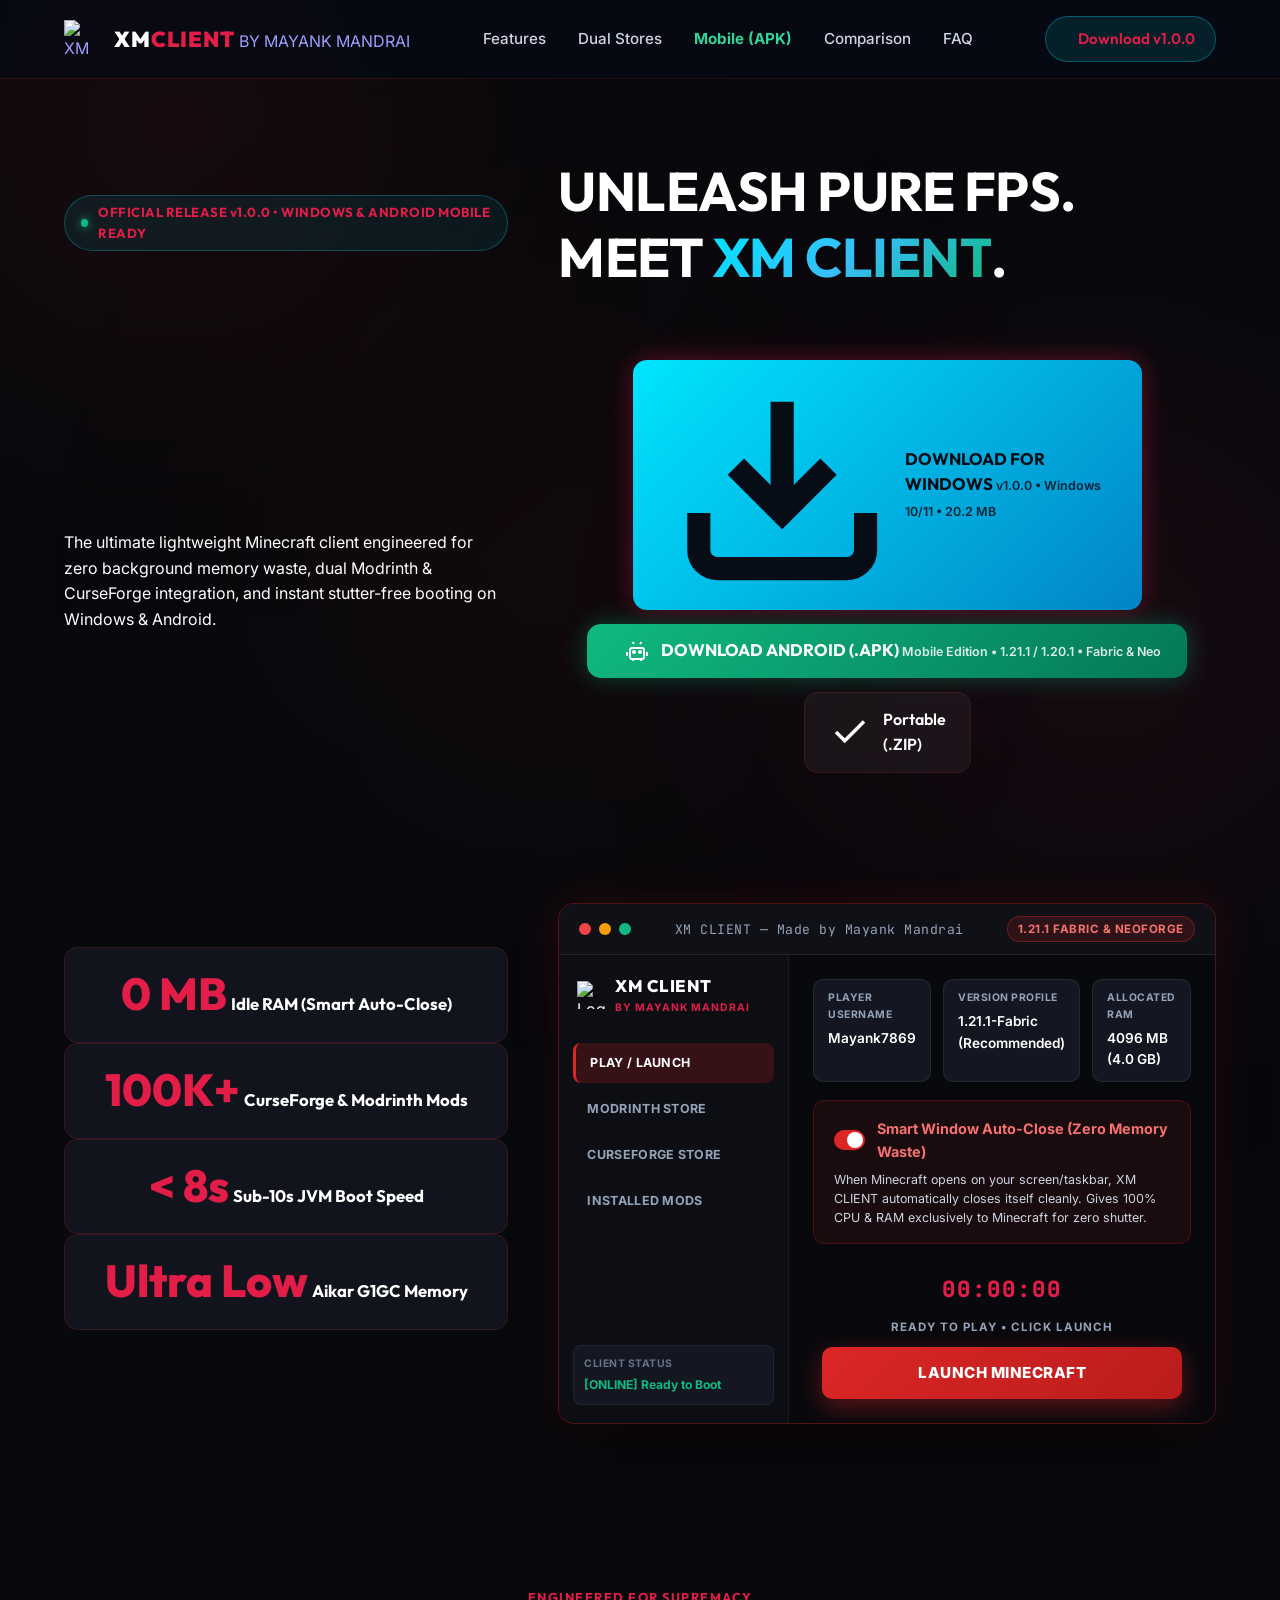
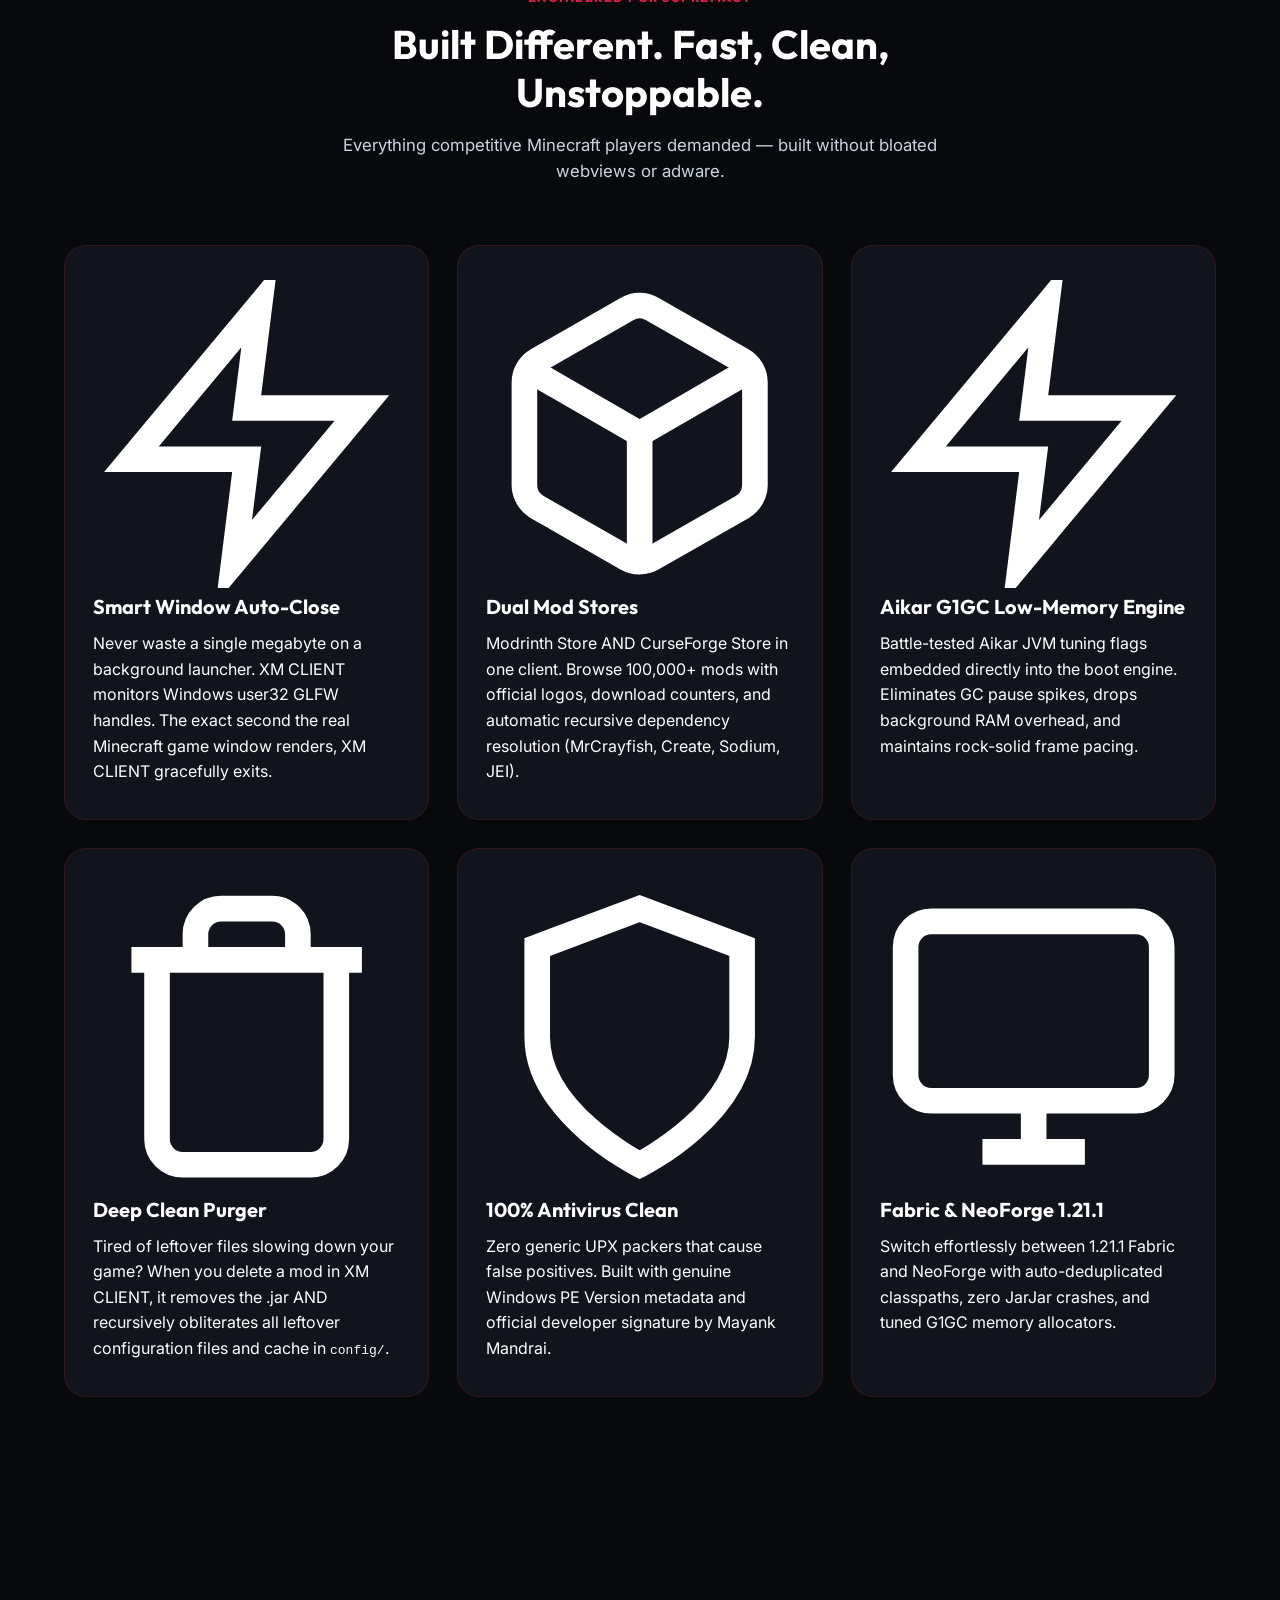
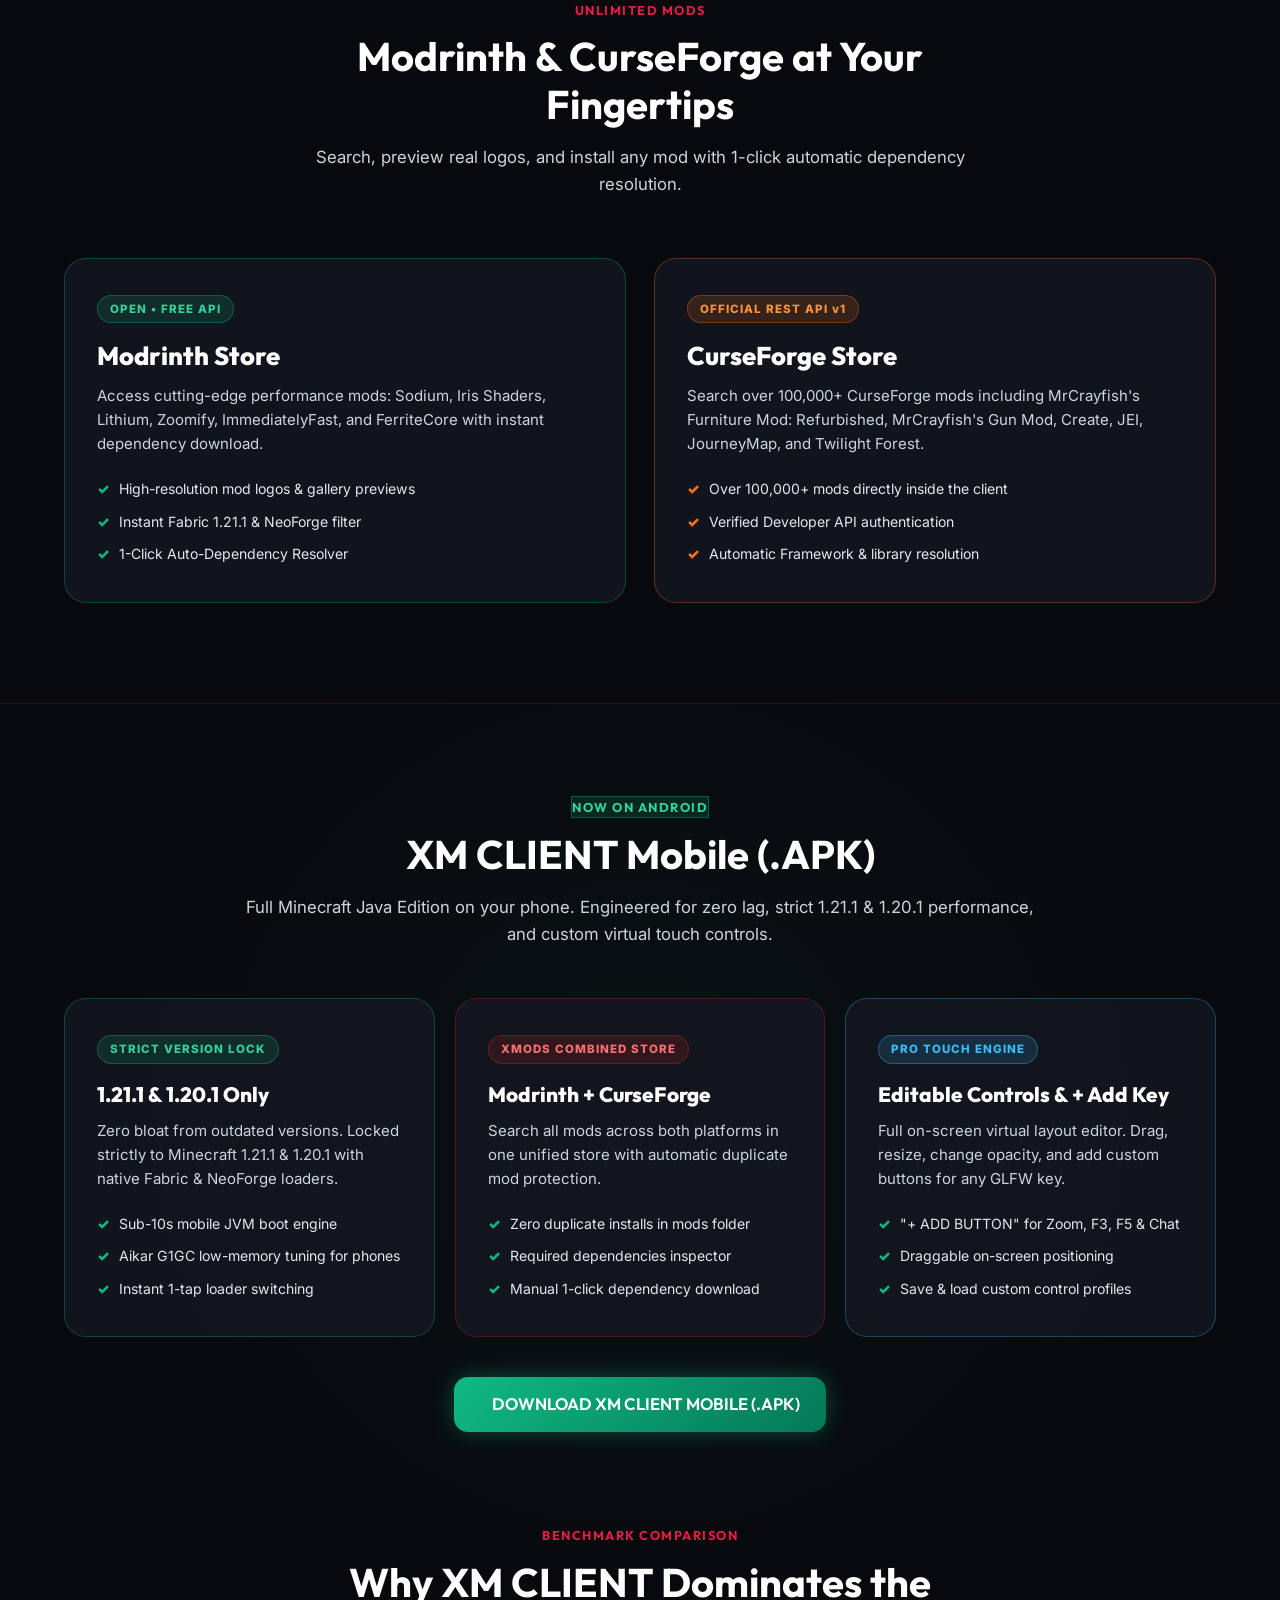
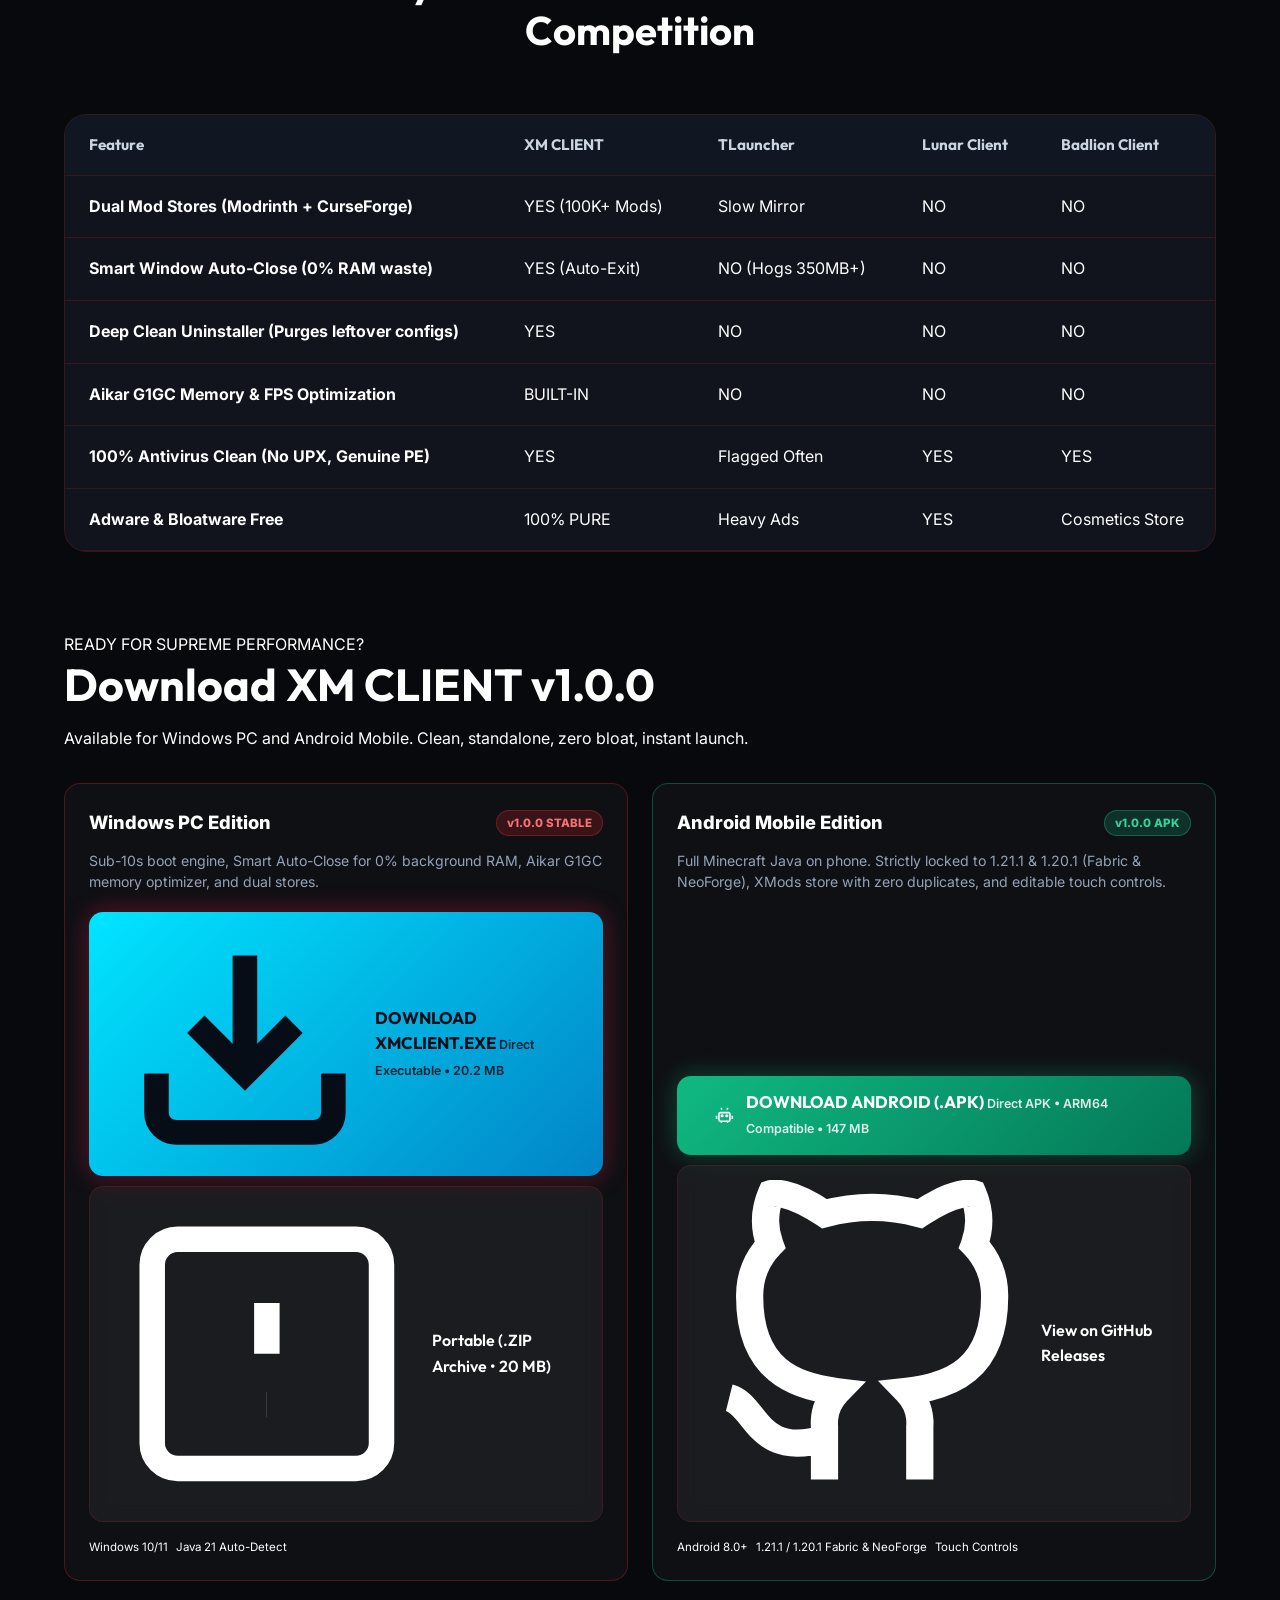
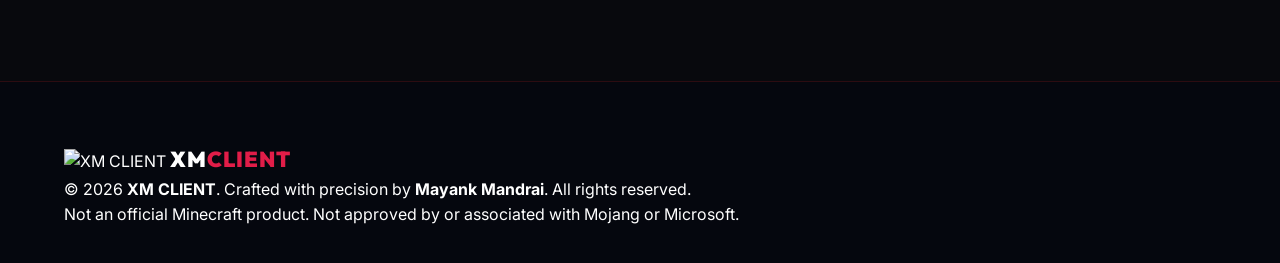
==== commit e892a783: "fix(website): point Android APK downloads to high-speed GitHub Release asset" ====
--- a/index.html
+++ b/index.html
@@ -159,7 +159,7 @@
         </a>
 
         <!-- Android APK Download -->
-        <a href="downloads/XMClient-Mobile-v1.0.0.apk" class="btn btn-android" download="XMClient-Mobile-v1.0.0.apk">
+        <a href="https://github.com/MAYANK10339/xm_client/releases/download/v1.0.0-mobile/XMClient-Mobile-v1.0.0.apk" class="btn btn-android" download="XMClient-Mobile-v1.0.0.apk">
           <span class="btn-glow"></span>
           <svg class="btn-icon" viewBox="0 0 24 24" fill="none" stroke="currentColor" stroke-width="2" style="width:24px; height:24px;">
             <rect x="5" y="9" width="14" height="11" rx="2"></rect>
@@ -601,7 +601,7 @@
             </p>
 
             <div style="display: flex; flex-direction: column; gap: 10px; margin-top: auto;">
-              <a href="downloads/XMClient-Mobile-v1.0.0.apk" class="btn btn-android" download="XMClient-Mobile-v1.0.0.apk" style="width: 100%;">
+              <a href="https://github.com/MAYANK10339/xm_client/releases/download/v1.0.0-mobile/XMClient-Mobile-v1.0.0.apk" class="btn btn-android" download="XMClient-Mobile-v1.0.0.apk" style="width: 100%;">
                 <span class="btn-glow"></span>
                 <svg class="btn-icon" viewBox="0 0 24 24" fill="none" stroke="currentColor" stroke-width="2" style="width:22px; height:22px;">
                   <rect x="5" y="9" width="14" height="11" rx="2"></rect>
@@ -612,7 +612,7 @@
                 </svg>
                 <div class="btn-text-block">
                   <span class="btn-main-text">DOWNLOAD ANDROID (.APK)</span>
-                  <span class="btn-sub-text">Direct APK &bull; ARM64 Compatible</span>
+                  <span class="btn-sub-text">Direct APK &bull; ARM64 Compatible &bull; 147 MB</span>
                 </div>
               </a>
 
